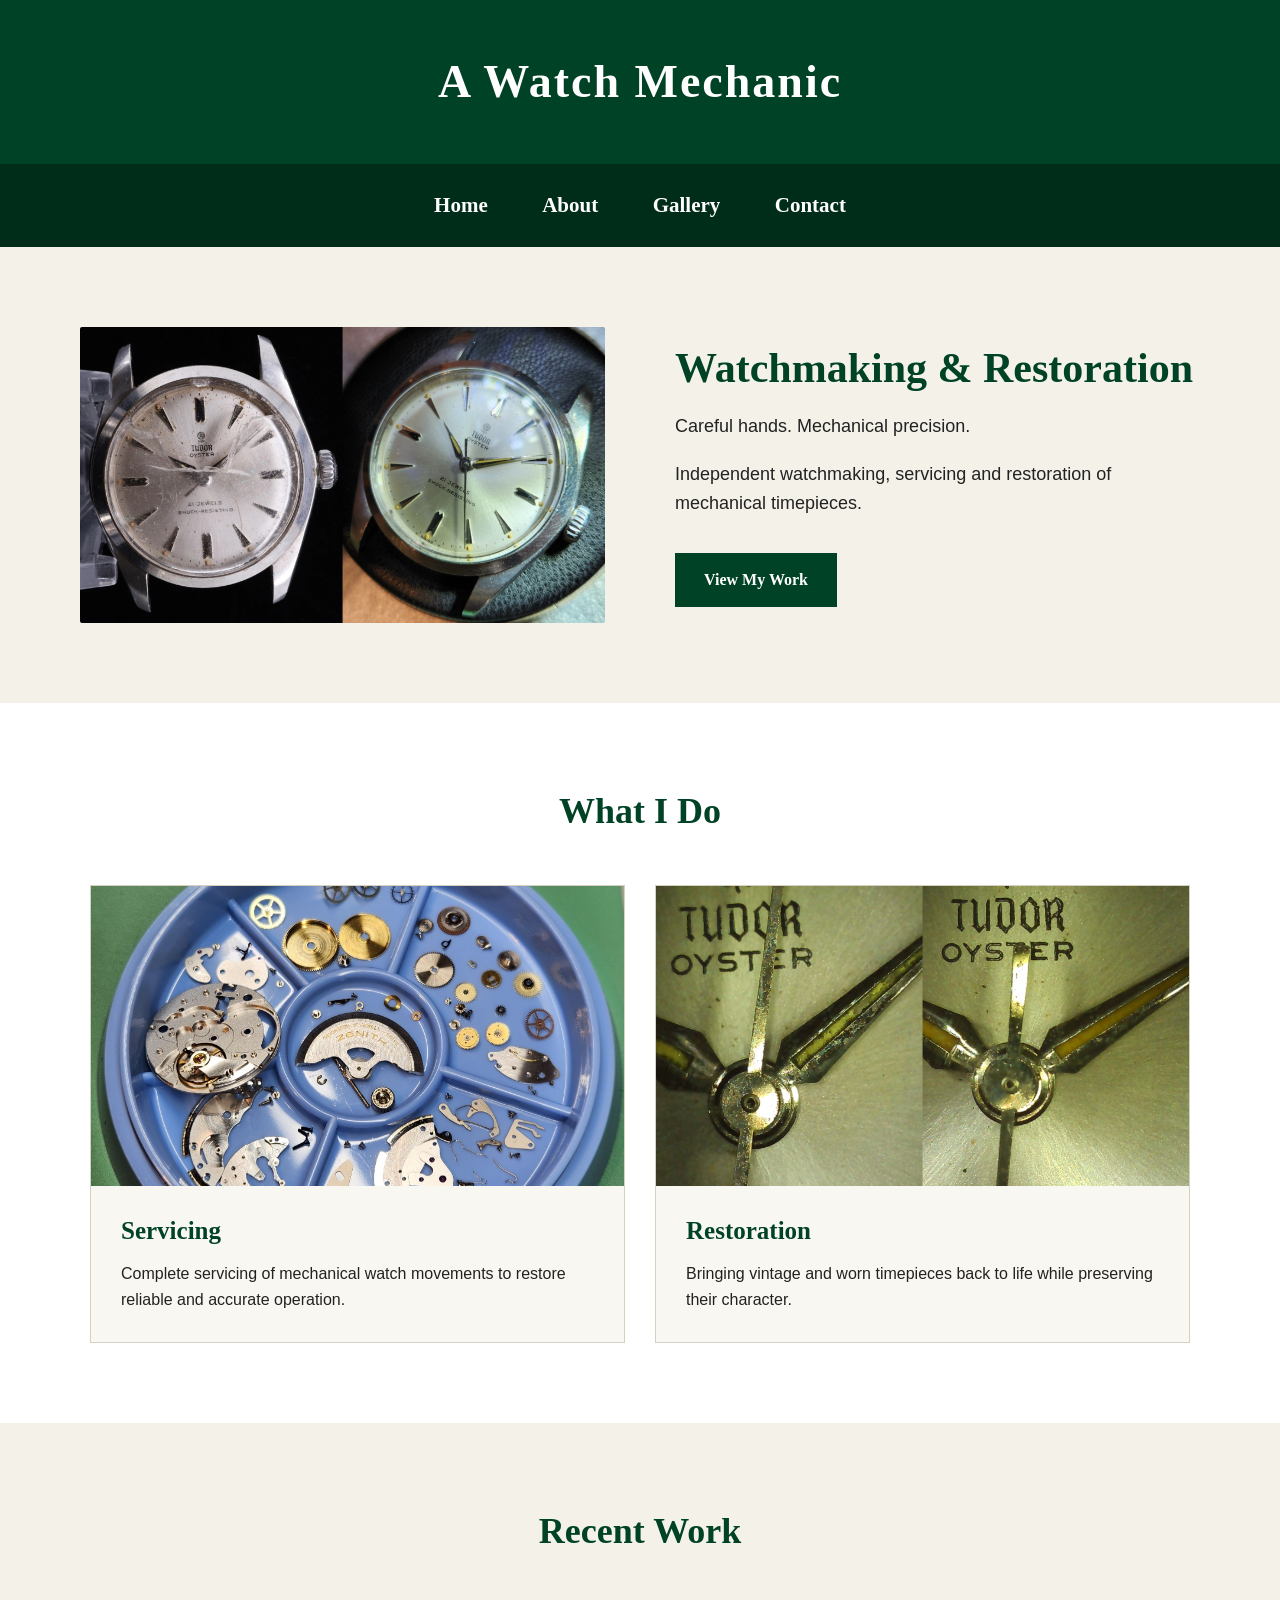
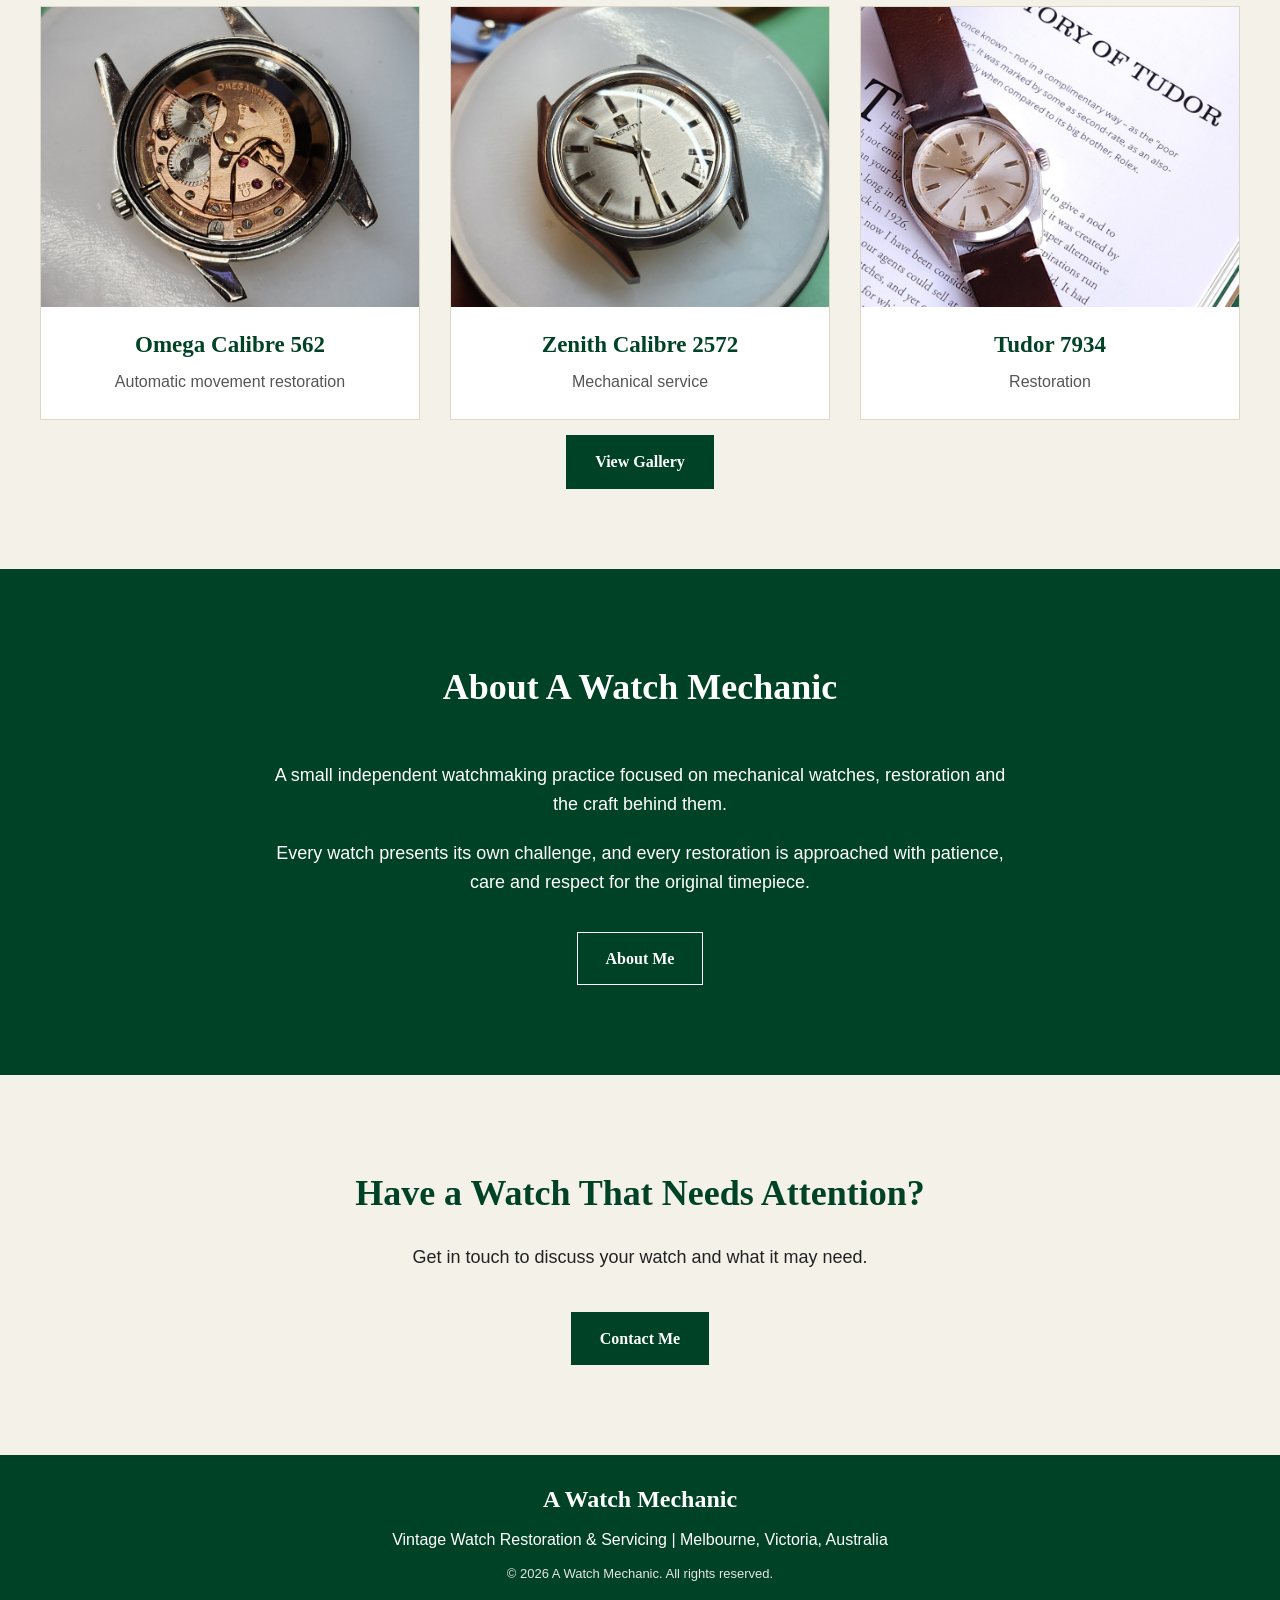
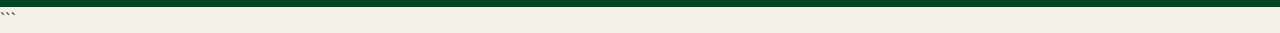
==== index.html @ c44bba1f "updates to the footer" ====
<!DOCTYPE html>
<html lang="en">

<head>
    <meta charset="UTF-8">
    <meta name="viewport" content="width=device-width, initial-scale=1.0">

    <title>A Watch Mechanic | Mechanical Watchmaking</title>

    <link rel="stylesheet" href="css/style.css">
</head>

<body>

    <!-- Header -->

    <header>
        <h1>A Watch Mechanic</h1>
    </header>


    <!-- Navigation -->

    <nav class="navbar">
        <a href="index.html">Home</a>
        <a href="about.html">About</a>
        <a href="gallery.html">Gallery</a>
        <a href="contact.html">Contact</a>
    </nav>


    <!-- Main Content -->

    <main>


        <!-- Hero Section -->

        <section class="hero">

            <div class="hero-image">
                <img src="images/frontimage.jpg" alt="front image ">
            </div>

            <div class="hero-text">

                <h2>Watchmaking &amp; Restoration</h2>

                <p>
                    Careful hands. Mechanical precision.
                </p>

                <p>
                    Independent watchmaking, servicing and
                    restoration of mechanical timepieces.
                </p>

                <a href="gallery.html" class="button">
                    View My Work
                </a>

            </div>

        </section>


        <!-- Services -->

        <section class="services">

            <h2>What I Do</h2>

            <div class="service-container">


                <!-- Servicing -->

                <div class="service">

                    <img
                        src="images/servicing.jpg"
                        alt="Mechanical watch movement being serviced"
                    >

                    <h3>Servicing</h3>

                    <p>
                        Complete servicing of mechanical
                        watch movements to restore reliable
                        and accurate operation.
                    </p>

                </div>


                <!-- Restoration -->

                <div class="service">

                    <img
                        src="images/restoration.jpg"
                        alt="Vintage watch being restored"
                    >

                    <h3>Restoration</h3>

                    <p>
                        Bringing vintage and worn timepieces
                        back to life while preserving their
                        character.
                    </p>

                </div>

            </div>

        </section>


        <!-- Recent Work -->

        <section class="recent-work">

            <h2>Recent Work</h2>

            <div class="watch-gallery">


                <!-- Omega 562 -->

                <div class="watch-item">

                    <img
                        src="images/omega562.jpg"
                        alt="Omega Calibre 562 restoration"
                    >

                    <h3>Omega Calibre 562</h3>

                    <p>
                        Automatic movement restoration
                    </p>

                </div>


                <!-- Zenith 2572 -->

                <div class="watch-item">

                    <img
                        src="images/zenith2572.jpg"
                        alt="Zenith Calibre 2572 restoration"
                    >

                    <h3>Zenith Calibre 2572</h3>

                    <p>
                        Mechanical service
                    </p>

                </div>


                <!-- Tudor 7934 -->

                <div class="watch-item">

                    <img
                        src="images/tudor.jpg"
                        alt="Tudor 7934 restoration"
                    >

                    <h3>Tudor 7934</h3>

                    <p>
                        Restoration
                    </p>

                </div>

            </div>

            <a href="gallery.html" class="button">
                View Gallery
            </a>

        </section>


        <!-- About -->

        <section class="about-preview">

            <h2>About A Watch Mechanic</h2>

            <p>
                A small independent watchmaking practice focused
                on mechanical watches, restoration and the craft
                behind them.
            </p>

            <p>
                Every watch presents its own challenge, and every
                restoration is approached with patience, care and
                respect for the original timepiece.
            </p>

            <a href="about.html" class="button">
                About Me
            </a>

        </section>


        <!-- Contact -->

        <section class="contact-preview">

            <h2>Have a Watch That Needs Attention?</h2>

            <p>
                Get in touch to discuss your watch and what it may need.
            </p>

            <a href="contact.html" class="button">
                Contact Me
            </a>

        </section>

    </main>


    <!-- Footer -->

    <div id="footer"></div>

    <script src="js/footer.js"></script> 

</body>

</html>
---- css/style.css ----
/* =========================================================
   A WATCH MECHANIC
   Main Website Stylesheet
   ========================================================= */


/* =========================================================
   GENERAL PAGE STYLING
   ========================================================= */

* {
    box-sizing: border-box;
}

html {
    scroll-behavior: smooth;
}

body {
    margin: 0;
    font-family: Arial, Helvetica, sans-serif;
    background-color: #f4f1e8;
    color: #222;
    line-height: 1.6;
}


/* =========================================================
   HEADER
   ========================================================= */

header {
    background-color: #004225;
    color: white;
    padding: 45px 20px;
    text-align: center;
}

header h1 {
    margin: 0;
    font-family: Garamond, "Times New Roman", serif;
    font-size: 46px;
    font-weight: bold;
    letter-spacing: 2px;
}


/* =========================================================
   NAVIGATION BAR
   ========================================================= */

.navbar {
    background-color: #002d1a;
    text-align: center;
    padding: 25px 20px;
}

.navbar a {
    color: white;
    text-decoration: none;
    margin: 0 25px;
    font-family: Georgia, "Times New Roman", serif;
    font-size: 21px;
    font-weight: bold;
    transition: color 0.3s ease;
}

.navbar a:hover {
    color: #c9a227;
}


/* =========================================================
   MAIN CONTENT
   ========================================================= */

main {
    width: 100%;
}


/* =========================================================
   HERO SECTION
   ========================================================= */

.hero {
    max-width: 1200px;
    margin: 0 auto;
    padding: 80px 40px;

    display: flex;
    align-items: center;
    gap: 70px;
}

.hero-image {
    flex: 1;
}

.hero-image img {
    width: 100%;
    display: block;
    border-radius: 2px;
}

.hero-text {
    flex: 1;
}

.hero-text h2 {
    margin-top: 0;
    margin-bottom: 15px;

    font-family: Georgia, "Times New Roman", serif;
    font-size: 42px;
    font-weight: bold;
    line-height: 1.2;

    color: #004225;
}

.hero-text p {
    font-size: 18px;
    max-width: 500px;
    margin-bottom: 20px;
}


/* =========================================================
   BUTTONS
   ========================================================= */

.button {
    display: inline-block;

    margin-top: 15px;
    padding: 13px 28px;

    background-color: #004225;
    color: white;

    text-decoration: none;

    font-family: Georgia, "Times New Roman", serif;
    font-size: 16px;
    font-weight: bold;

    border: 1px solid #004225;

    transition:
        background-color 0.3s ease,
        color 0.3s ease,
        border-color 0.3s ease;
}

.button:hover {
    background-color: #c9a227;
    border-color: #c9a227;
    color: #111;
}


/* =========================================================
   SERVICES SECTION
   ========================================================= */

.services {
    background-color: white;
    padding: 80px 40px;
    text-align: center;
}

.services h2,
.recent-work h2,
.about-preview h2,
.contact-preview h2 {
    margin-top: 0;
    margin-bottom: 45px;

    font-family: Georgia, "Times New Roman", serif;
    font-size: 36px;
    font-weight: bold;

    color: #004225;
}

.service-container {
    max-width: 1100px;
    margin: 0 auto;

    display: flex;
    justify-content: center;
    gap: 30px;
}

.service {
    flex: 1;

    border: 1px solid #d6d0c0;
    background-color: #f9f7f1;

    overflow: hidden;

    text-align: left;
}

.service img {
    width: 100%;
    height: 300px;

    object-fit: cover;

    display: block;
}

.service h3 {
    margin: 25px 30px 10px;

    font-family: Georgia, "Times New Roman", serif;
    font-size: 25px;

    color: #004225;
}

.service p {
    margin: 0 30px 30px;

    font-size: 16px;
}


/* =========================================================
   RECENT WORK SECTION
   ========================================================= */

.recent-work {
    padding: 80px 40px;
    text-align: center;
}

.watch-gallery {
    max-width: 1200px;
    margin: 0 auto;

    display: flex;
    gap: 30px;
}

.watch-item {
    flex: 1;
    background-color: white;

    padding-bottom: 25px;

    border: 1px solid #ddd7c8;
}

.watch-item img {
    width: 100%;
    height: 300px;

    object-fit: cover;

    display: block;
}

.watch-item h3 {
    margin: 20px 15px 5px;

    font-family: Georgia, "Times New Roman", serif;
    font-size: 23px;

    color: #004225;
}

.watch-item p {
    margin: 0 15px;
    color: #555;
}


/* =========================================================
   ABOUT PREVIEW ON HOMEPAGE
   ========================================================= */

.about-preview {
    background-color: #004225;
    color: white;

    padding: 90px 40px;

    text-align: center;
}

.about-preview h2 {
    color: white;
}

.about-preview p {
    max-width: 750px;
    margin: 0 auto 20px;

    font-size: 18px;
}

.about-preview .button {
    background-color: transparent;
    border-color: white;
}

.about-preview .button:hover {
    background-color: #c9a227;
    border-color: #c9a227;
    color: #111;
}


/* =========================================================
   ABOUT PAGE
   ========================================================= */

.about-page {
    max-width: 900px;
    margin: 0 auto;

    padding: 90px 40px;

    text-align: center;
}

.about-page h2,
.about-philosophy h2,
.about-work h2,
.about-contact h2 {
    margin-top: 0;
    margin-bottom: 30px;

    font-family: Garamond, "Times New Roman", serif;
    font-size: 38px;
    font-weight: bold;

    color: #004225;
}

.about-page p {
    max-width: 750px;
    margin: 0 auto 25px;

    font-size: 18px;
}


/* =========================================================
   ABOUT PAGE - WHAT I DO
   ========================================================= */

.about-philosophy {
    background-color: white;

    padding: 90px 40px;

    text-align: center;
}

.about-philosophy p {
    max-width: 750px;
    margin: 0 auto 25px;

    font-size: 18px;
}


/* =========================================================
   ABOUT PAGE - SHARED LIST STYLE
   ========================================================= */

.about-philosophy ul,
.about-work ul {
    width: 600px;
    max-width: 100%;

    margin: 30px auto;
    padding: 0;

    list-style: none;

    text-align: center;
}

.about-philosophy li,
.about-work li {
    padding: 15px 20px;

    border-bottom: 1px solid #d6d0c0;

    font-size: 18px;

    text-align: center;
}

.about-philosophy li:first-child,
.about-work li:first-child {
    border-top: 1px solid #d6d0c0;
}


/* =========================================================
   ABOUT PAGE - WHAT I WORK ON
   ========================================================= */

.about-work {
    max-width: 900px;
    margin: 0 auto;

    padding: 90px 40px;

    text-align: center;
}


/* =========================================================
   ABOUT PAGE - CONTACT
   ========================================================= */

.about-contact {
    background-color: #004225;

    color: white;

    padding: 90px 40px;

    text-align: center;
}

.about-contact h2 {
    color: white;
}

.about-contact p {
    max-width: 700px;

    margin: 0 auto 25px;

    font-size: 18px;
}

.about-contact .button {
    background-color: transparent;

    border-color: white;
}

.about-contact .button:hover {
    background-color: #c9a227;

    border-color: #c9a227;

    color: #111;
}


/* =========================================================
   CONTACT SECTION ON HOMEPAGE
   ========================================================= */

.contact-preview {
    padding: 90px 40px;

    text-align: center;

    background-color: #f4f1e8;
}

.contact-preview h2 {
    margin-bottom: 20px;
}

.contact-preview p {
    font-size: 18px;
    margin-bottom: 25px;
}


/* =========================================================
   FOOTER
   ========================================================= */

footer {
    background-color: #004225;
    color: white;

    padding: 25px 20px 18px;

    text-align: center;
}

footer h2 {
    margin: 0 0 8px;

    font-family: Garamond, "Times New Roman", serif;
    font-size: 24px;
}

footer h2 a {
    color: white;
    text-decoration: none;

    transition: color 0.3s ease;
}

footer h2 a:hover {
    color: #c9a227;
}

footer h3 {
    margin: 0 0 8px;

    font-family: Garamond, "Times New Roman", serif;
    font-size: 24px;
}

footer p {
    margin: 4px 0;
    color: white;
}

.footer-nav {
    margin: 12px 0;
}

.footer-nav a {
    color: white;
    text-decoration: none;

    margin: 0 10px;

    font-family: Georgia, "Times New Roman", serif;
    font-size: 16px;
}

.footer-nav a:hover {
    color: #c9a227;
}

footer .copyright {
    margin-top: 12px;

    font-size: 13px;
    color: #e5e5e5;
}


/* =========================================================
   MOBILE / RESPONSIVE DESIGN
   ========================================================= */

@media (max-width: 800px) {

    header {
        padding: 35px 20px;
    }

    header h1 {
        font-size: 36px;
    }


    /* Navigation */

    .navbar {
        padding: 20px 10px;
    }

    .navbar a {
        margin: 0 8px;
        font-size: 17px;
    }


    /* Homepage Hero */

    .hero {
        flex-direction: column;

        padding: 60px 25px;

        gap: 40px;
    }

    .hero-text h2 {
        font-size: 34px;
    }


    /* Services */

    .service-container {
        flex-direction: column;
    }

    .service img {
        height: 300px;
    }


    /* Recent Work */

    .watch-gallery {
        flex-direction: column;
    }

    .watch-item img {
        height: auto;
    }


    /* About Page */

    .about-page,
    .about-work {
        padding: 60px 25px;
    }

    .about-philosophy,
    .about-contact {
        padding: 70px 25px;
    }

    .about-page h2,
    .about-philosophy h2,
    .about-work h2,
    .about-contact h2 {
        font-size: 32px;
    }


    /* About Lists */

    .about-philosophy ul,
    .about-work ul {
        width: 100%;
        max-width: 600px;
    }


    /* Other Sections */

    .services,
    .recent-work,
    .contact-preview {
        padding: 60px 25px;
    }

    .about-preview {
        padding: 70px 25px;
    }
}
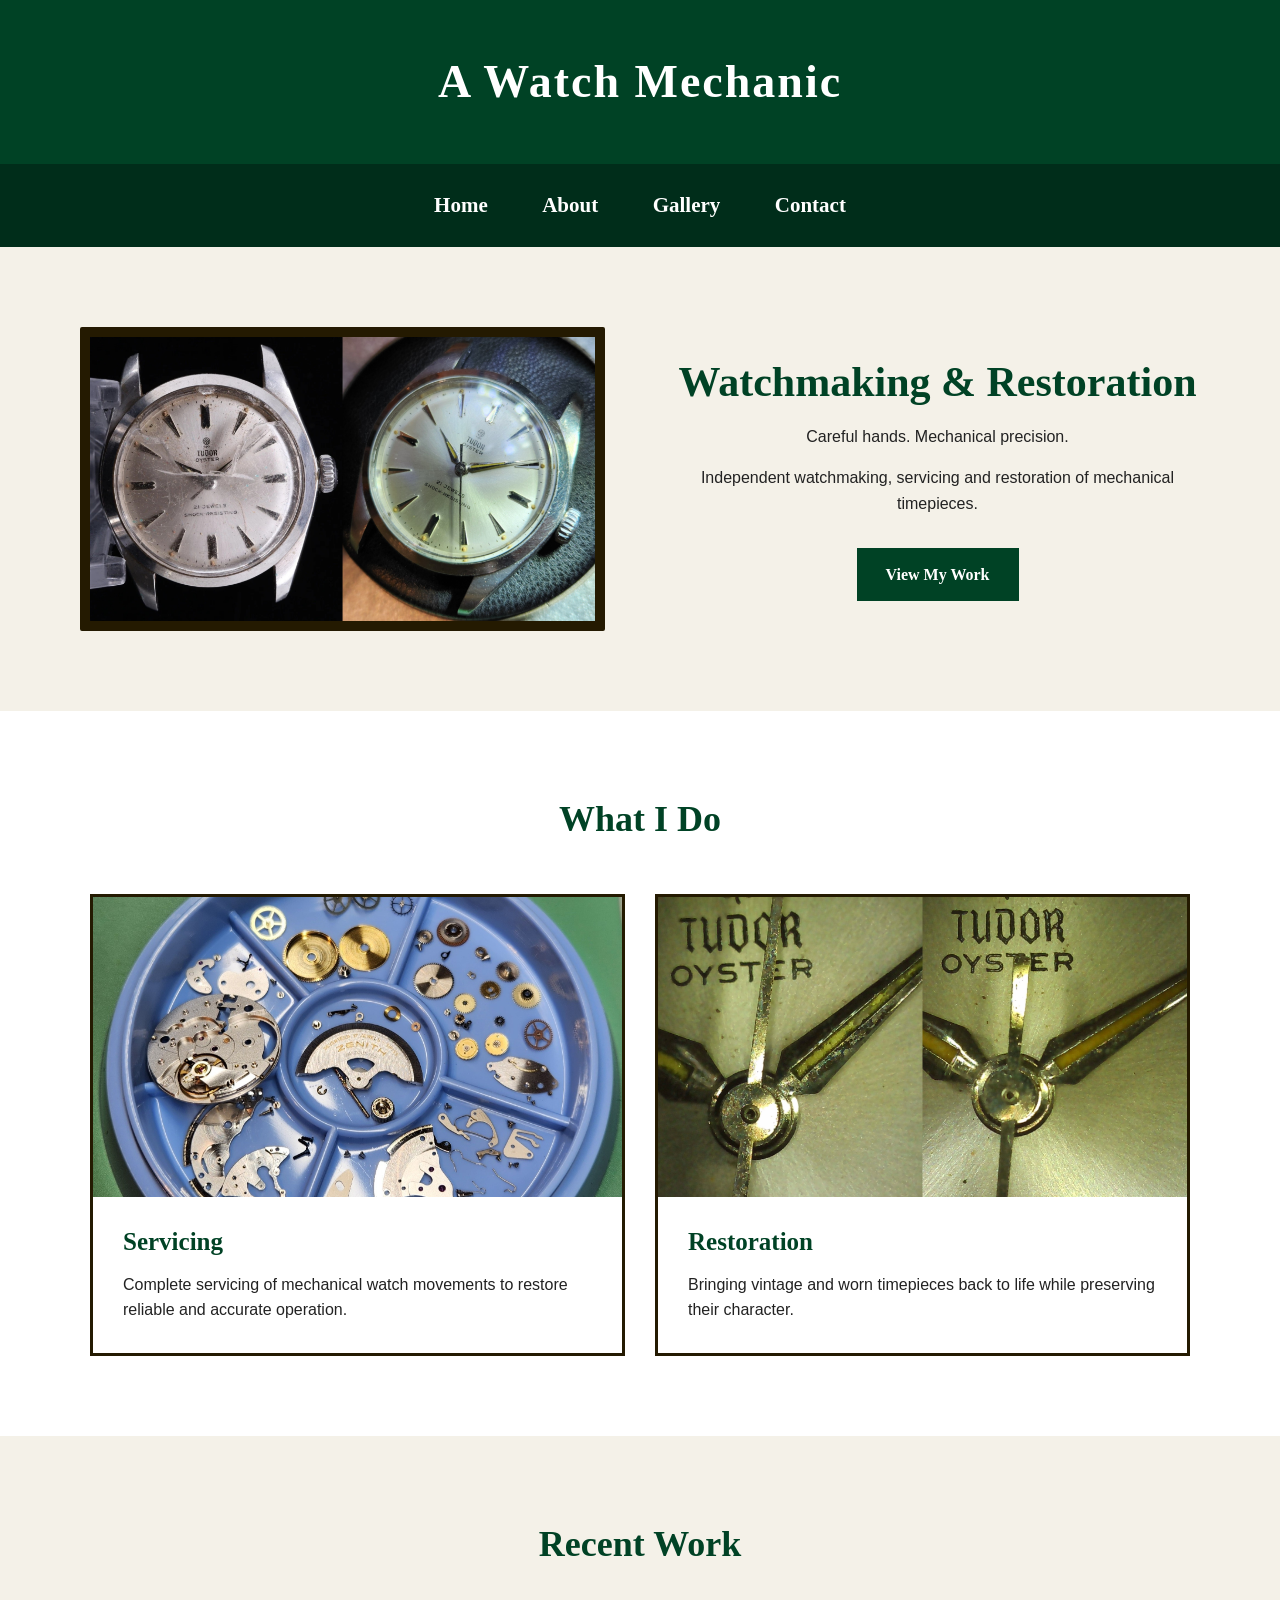
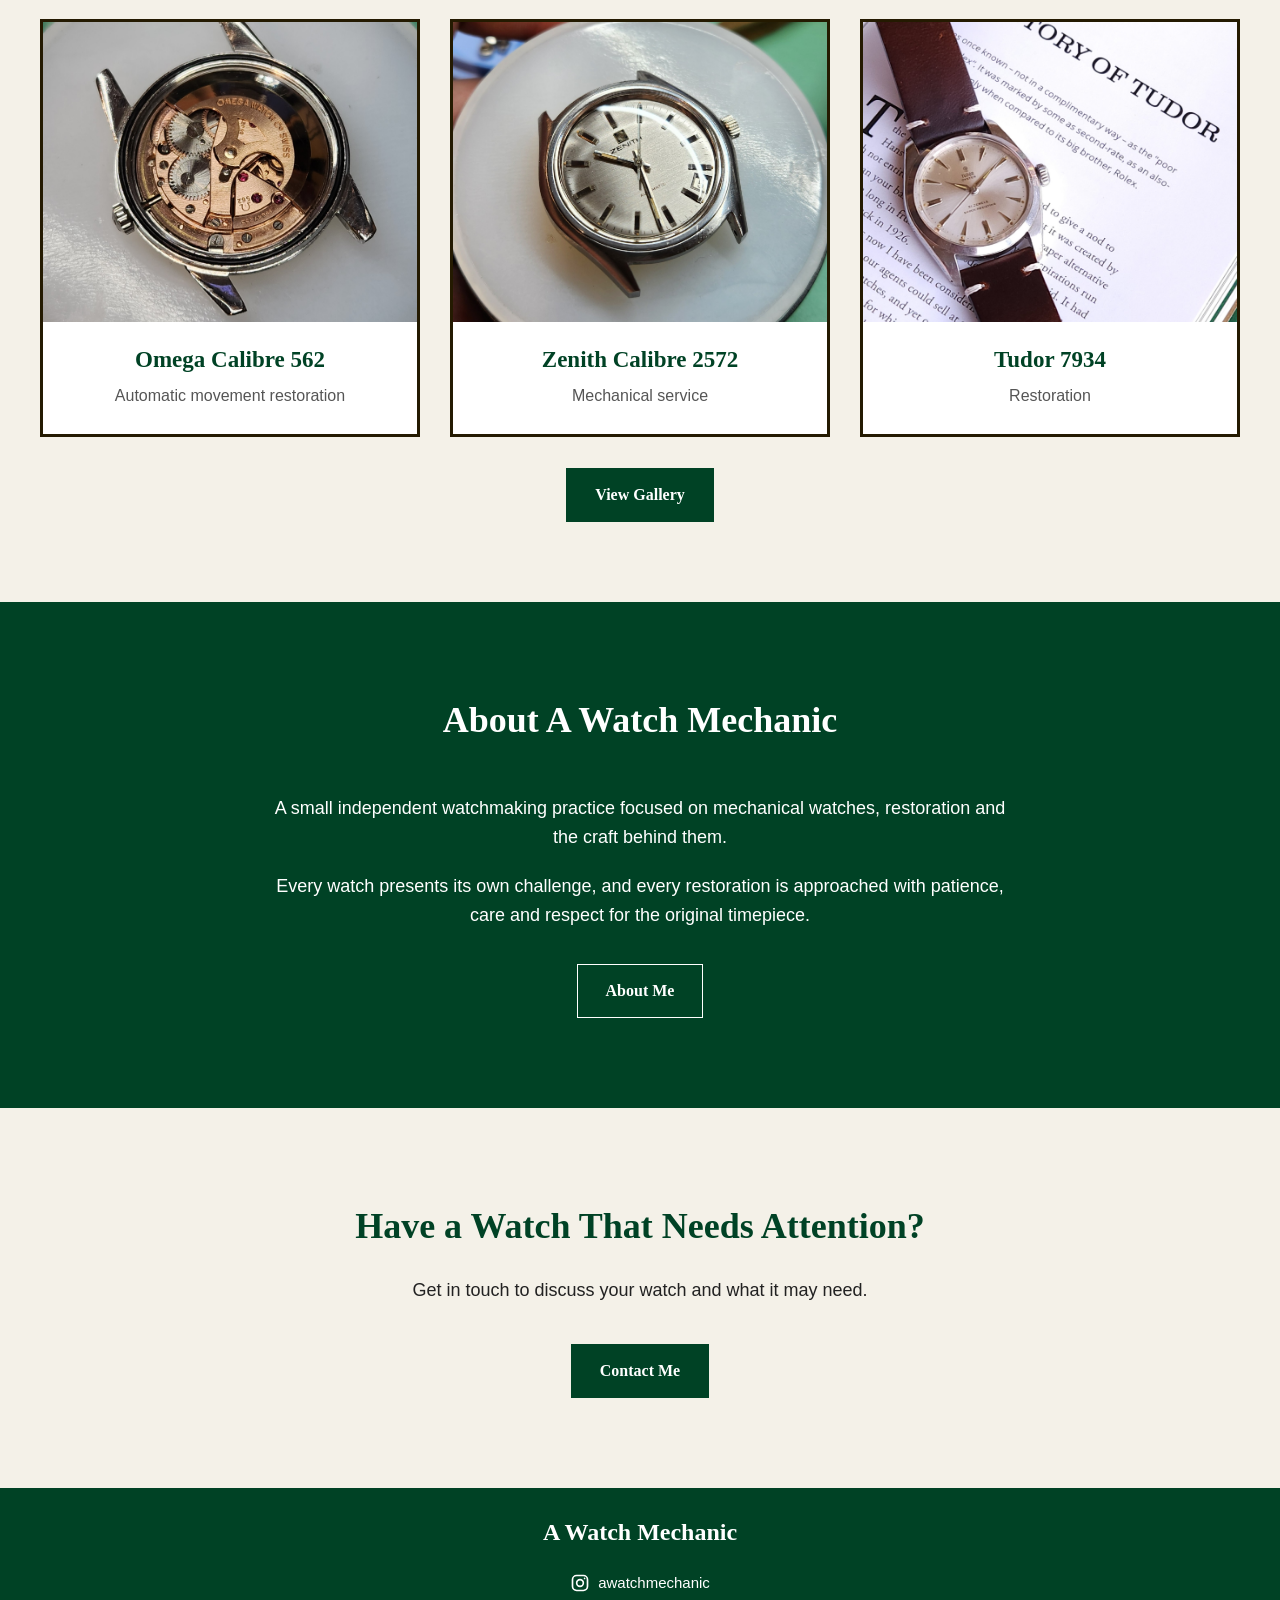
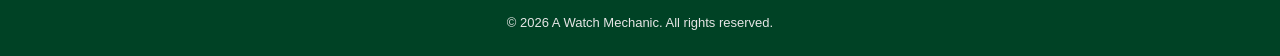
==== commit fccff7e7: "updated margining to buttons for mobile" ====
--- a/index.html
+++ b/index.html
@@ -181,6 +181,8 @@
 
             </div>
 
+            <p></p>
+
             <a href="gallery.html" class="button">
                 View Gallery
             </a>
--- a/css/style.css
+++ b/css/style.css
@@ -100,11 +100,13 @@
 .hero-image img {
     width: 100%;
     display: block;
+    border: 10px solid #241a01;
     border-radius: 2px;
 }
 
 .hero-text {
     flex: 1;
+    text-align: center;
 }
 
 .hero-text h2 {
@@ -117,12 +119,6 @@
     line-height: 1.2;
 
     color: #004225;
-}
-
-.hero-text p {
-    font-size: 18px;
-    max-width: 500px;
-    margin-bottom: 20px;
 }
 
 
@@ -196,12 +192,15 @@
 .service {
     flex: 1;
 
-    border: 1px solid #d6d0c0;
-    background-color: #f9f7f1;
+    background-color: white;
+
+    border: 3px solid #241a01;
 
     overflow: hidden;
 
     text-align: left;
+
+    transition: border-color 0.3s ease, box-shadow 0.3s ease;
 }
 
 .service img {
@@ -250,9 +249,11 @@
     flex: 1;
     background-color: white;
 
+    border: 3px solid #241a01;
+
     padding-bottom: 25px;
 
-    border: 1px solid #ddd7c8;
+    text-align: center;
 }
 
 .watch-item img {
@@ -423,9 +424,9 @@
    ========================================================= */
 
 .about-contact {
-    background-color: #004225;
-
-    color: white;
+    background-color: white;
+
+    color: #222;
 
     padding: 90px 40px;
 
@@ -433,7 +434,7 @@
 }
 
 .about-contact h2 {
-    color: white;
+    color: #004225;
 }
 
 .about-contact p {
@@ -445,9 +446,9 @@
 }
 
 .about-contact .button {
-    background-color: transparent;
-
-    border-color: white;
+    background-color: #004225;
+    border-color: #004225;
+    color: white;
 }
 
 .about-contact .button:hover {
@@ -480,6 +481,38 @@
     margin-bottom: 25px;
 }
 
+/* =========================================================
+   CONTACT PAGE - INSTAGRAM
+   ========================================================= */
+
+.instagram-contact {
+    display: inline-flex;
+    align-items: center;
+    gap: 10px;
+
+    color: #004225;
+    text-decoration: none;
+
+    font-size: 20px;
+
+    transition: color 0.3s ease;
+}
+
+.instagram-contact:hover {
+    color: #c9a227;
+}
+
+.instagram-contact-icon {
+    width: 24px;
+    height: 24px;
+}
+
+
+/* Space between Instagram handle and button */
+
+.instagram-button {
+    margin-bottom: 0px;
+}
 
 /* =========================================================
    FOOTER
@@ -512,33 +545,35 @@
     color: #c9a227;
 }
 
-footer h3 {
-    margin: 0 0 8px;
-
-    font-family: Garamond, "Times New Roman", serif;
-    font-size: 24px;
-}
-
 footer p {
     margin: 4px 0;
     color: white;
 }
 
-.footer-nav {
-    margin: 12px 0;
-}
-
-.footer-nav a {
+
+/* Instagram */
+
+.instagram-link {
+    display: inline-flex;
+    align-items: center;
+    gap: 8px;
+
+    margin-top: 12px;
+
     color: white;
     text-decoration: none;
 
-    margin: 0 10px;
-
-    font-family: Georgia, "Times New Roman", serif;
-    font-size: 16px;
-}
-
-.footer-nav a:hover {
+    font-size: 15px;
+
+    transition: color 0.3s ease;
+}
+
+.instagram-icon {
+    width: 20px;
+    height: 20px;
+}
+
+.instagram-link:hover {
     color: #c9a227;
 }
 
@@ -619,6 +654,7 @@
     .about-page,
     .about-work {
         padding: 60px 25px;
+        padding-bottom: 5px;
     }
 
     .about-philosophy,
@@ -654,4 +690,6 @@
     .about-preview {
         padding: 70px 25px;
     }
+    
+    
 }
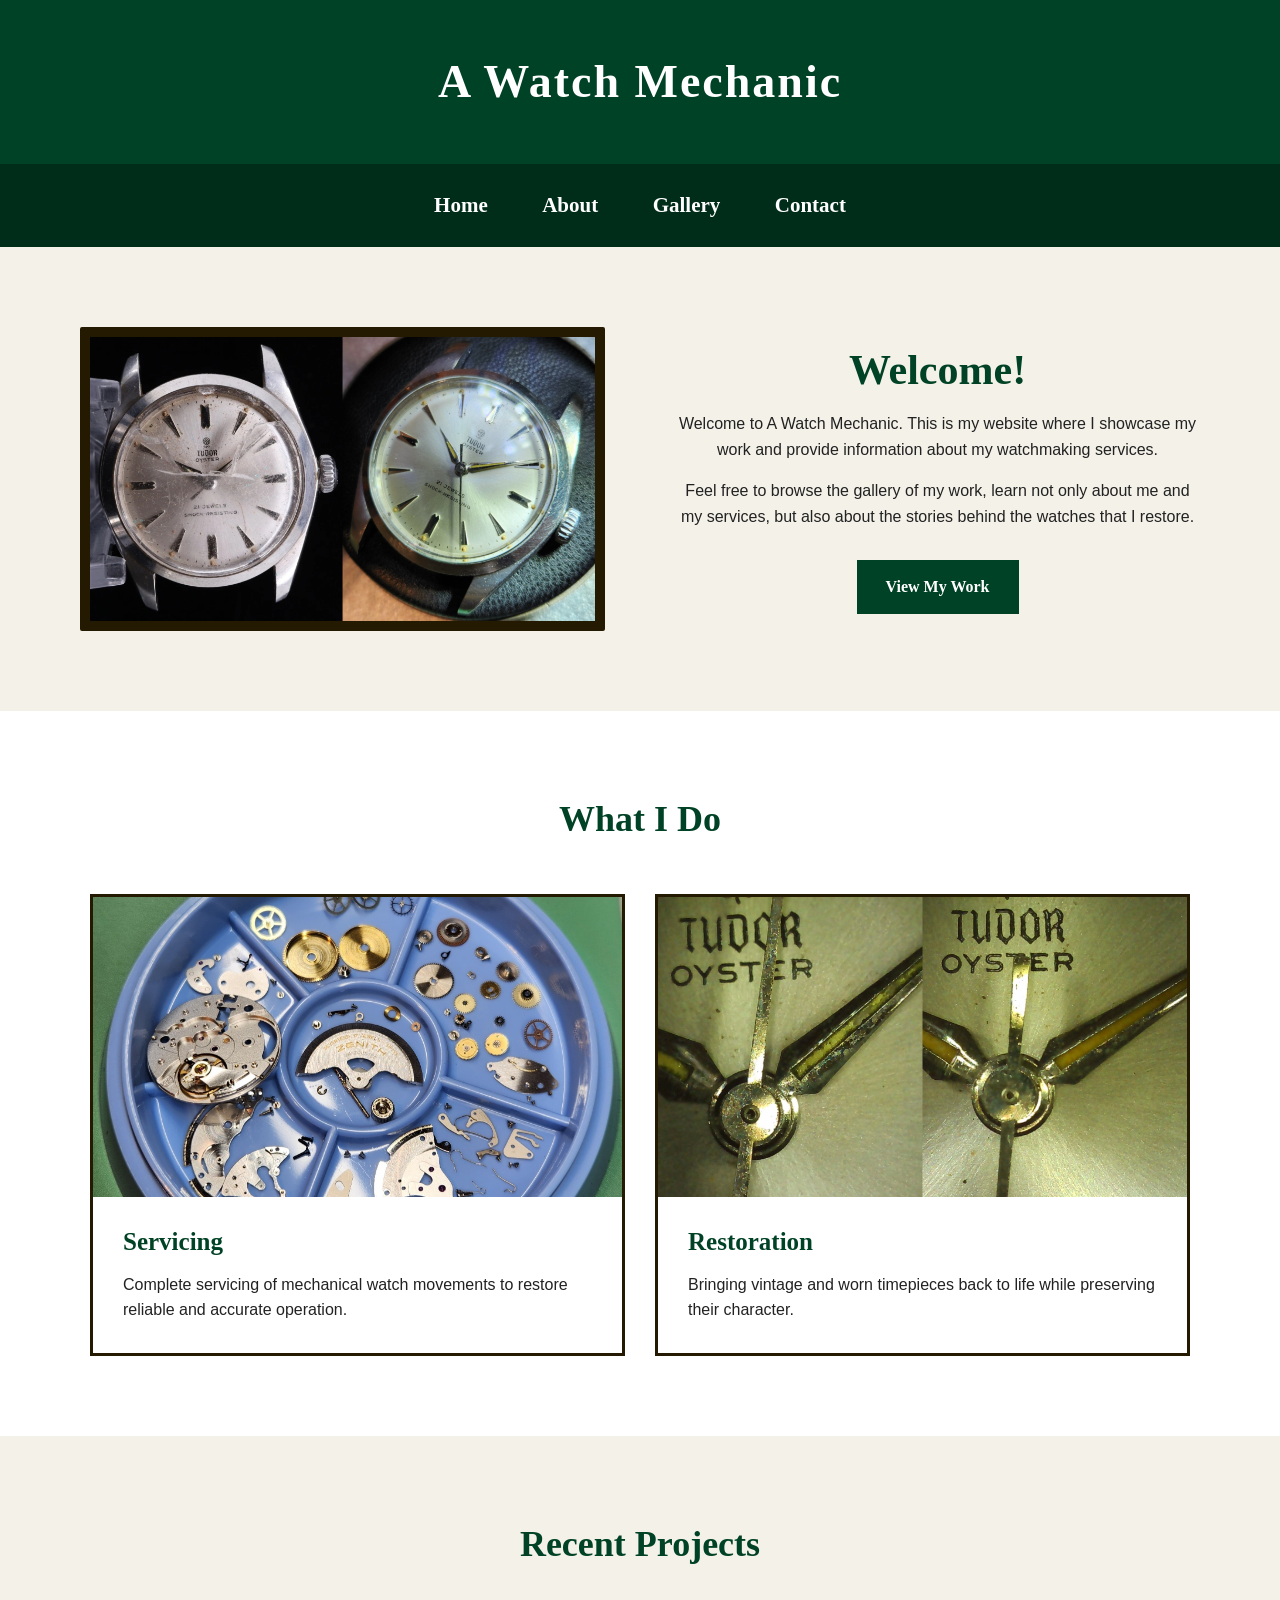
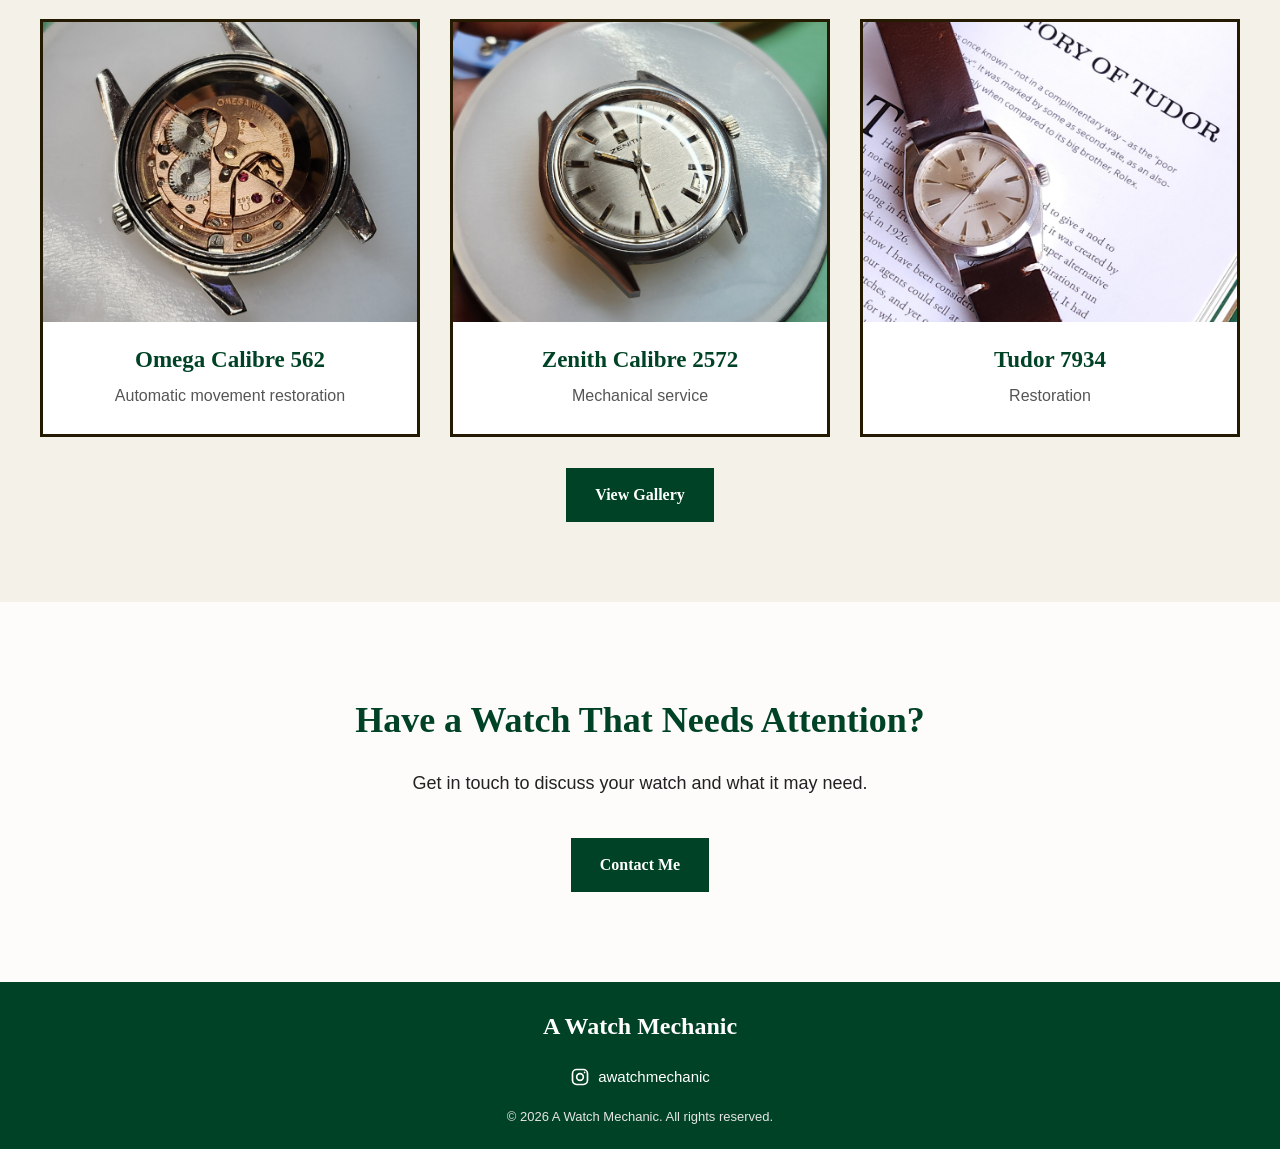
==== commit 1b27cac8: "updates to the text" ====
--- a/index.html
+++ b/index.html
@@ -44,15 +44,16 @@
 
             <div class="hero-text">
 
-                <h2>Watchmaking &amp; Restoration</h2>
+                <h2>Welcome!</h2>
 
                 <p>
-                    Careful hands. Mechanical precision.
+                    Welcome to A Watch Mechanic. This is my website where I showcase my work 
+                    and provide information about my watchmaking services.
                 </p>
 
                 <p>
-                    Independent watchmaking, servicing and
-                    restoration of mechanical timepieces.
+                    Feel free to browse the gallery of my work, learn not only about me 
+                    and my services, but also about the stories behind the watches that I restore.
                 </p>
 
                 <a href="gallery.html" class="button">
@@ -121,7 +122,7 @@
 
         <section class="recent-work">
 
-            <h2>Recent Work</h2>
+            <h2>Recent Projects</h2>
 
             <div class="watch-gallery">
 
@@ -189,32 +190,6 @@
 
         </section>
 
-
-        <!-- About -->
-
-        <section class="about-preview">
-
-            <h2>About A Watch Mechanic</h2>
-
-            <p>
-                A small independent watchmaking practice focused
-                on mechanical watches, restoration and the craft
-                behind them.
-            </p>
-
-            <p>
-                Every watch presents its own challenge, and every
-                restoration is approached with patience, care and
-                respect for the original timepiece.
-            </p>
-
-            <a href="about.html" class="button">
-                About Me
-            </a>
-
-        </section>
-
-
         <!-- Contact -->
 
         <section class="contact-preview">
--- a/css/style.css
+++ b/css/style.css
@@ -466,10 +466,8 @@
 
 .contact-preview {
     padding: 90px 40px;
-
-    text-align: center;
-
-    background-color: #f4f1e8;
+    text-align: center;
+    background-color: rgb(253, 252, 251)
 }
 
 .contact-preview h2 {
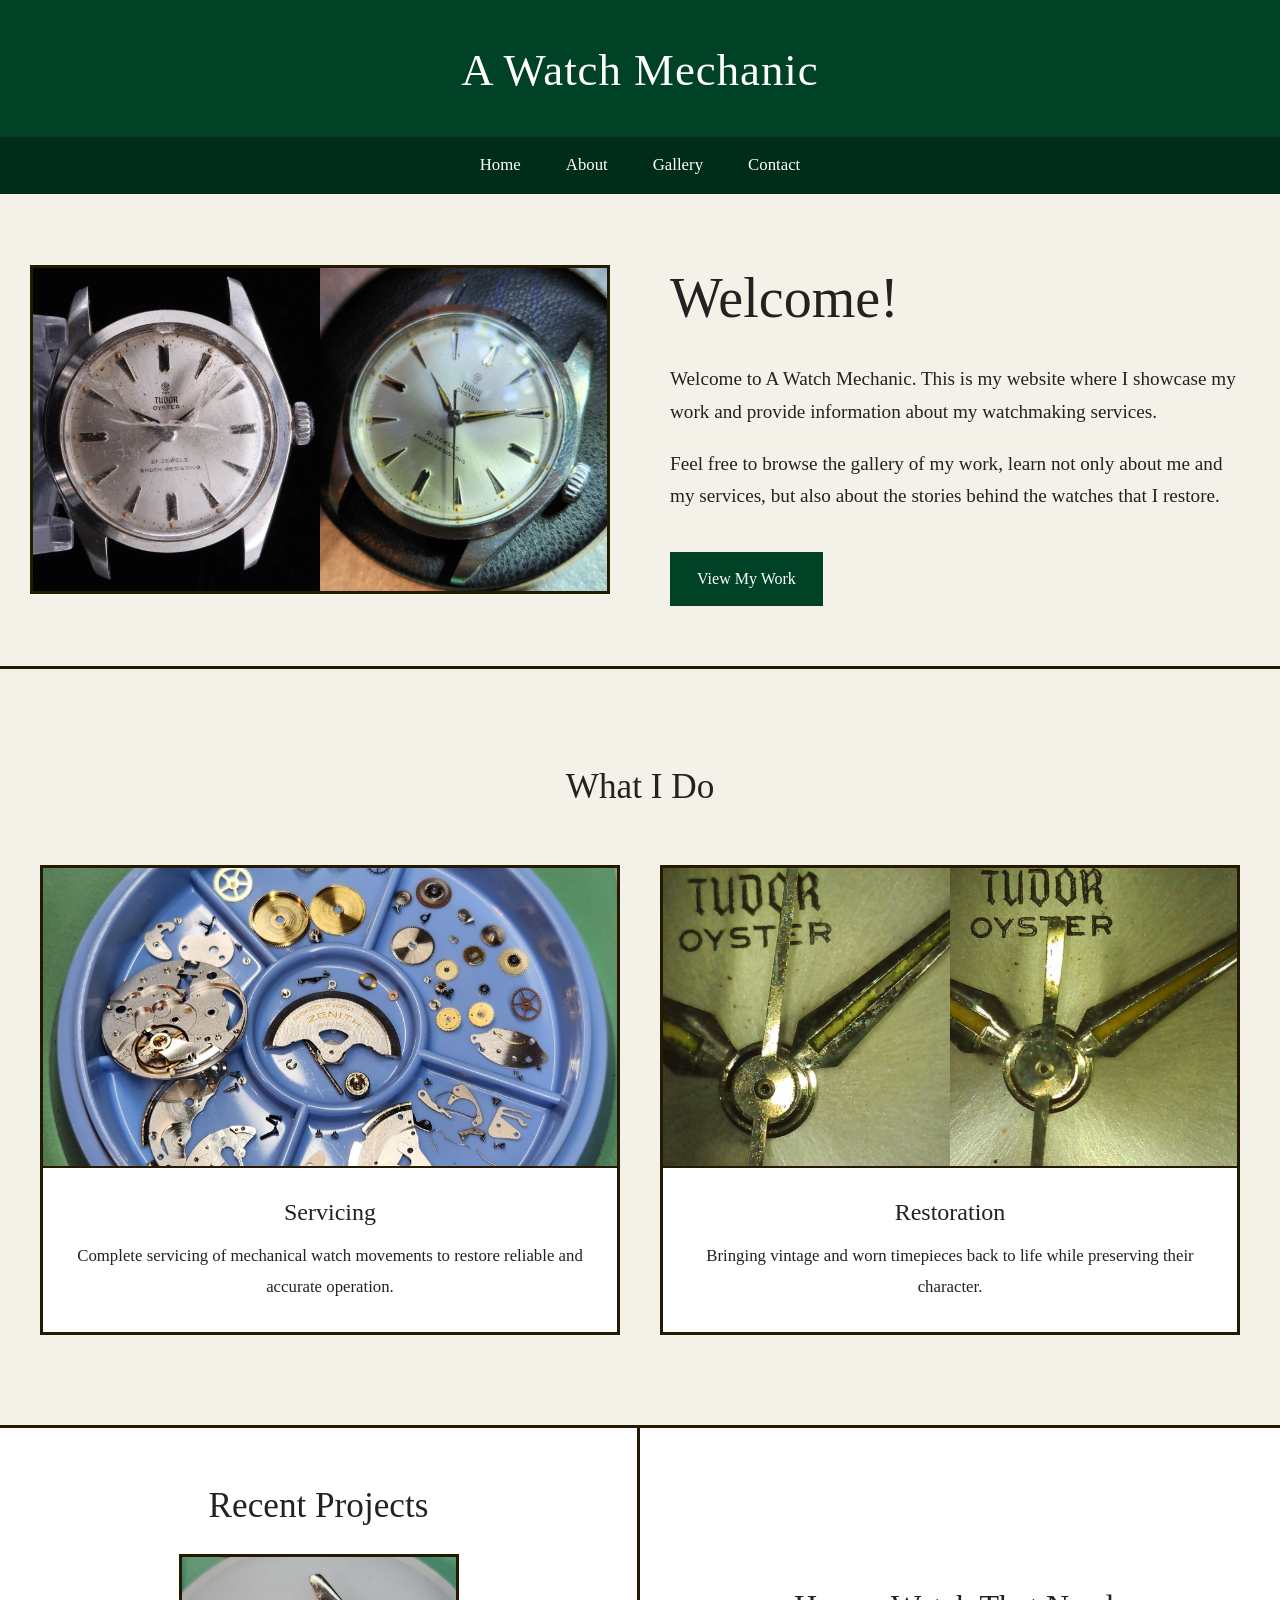
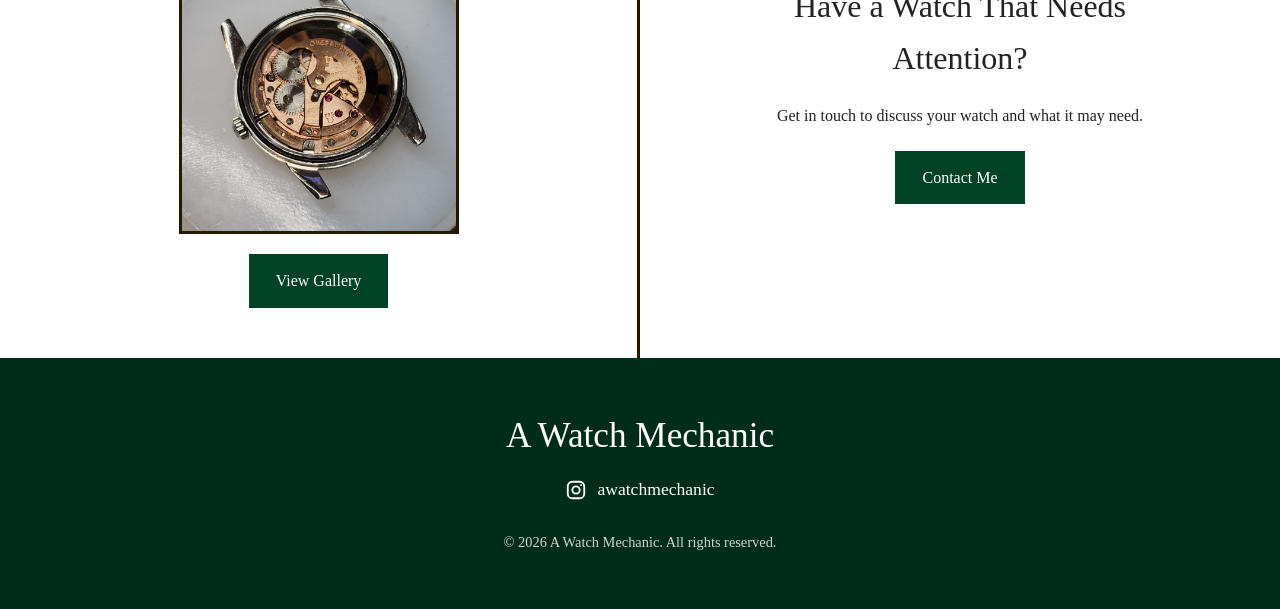
==== commit 09e8bfbc: "updated the gallery and other parts" ====
--- a/index.html
+++ b/index.html
@@ -12,48 +12,74 @@
 
 <body>
 
-    <!-- Header -->
+
+    <!-- =====================================================
+         HEADER
+         ===================================================== -->
 
     <header>
+
         <h1>A Watch Mechanic</h1>
+
     </header>
 
 
-    <!-- Navigation -->
+    <!-- =====================================================
+         NAVIGATION
+         ===================================================== -->
 
     <nav class="navbar">
+
         <a href="index.html">Home</a>
+
         <a href="about.html">About</a>
+
         <a href="gallery.html">Gallery</a>
+
         <a href="contact.html">Contact</a>
+
     </nav>
 
 
-    <!-- Main Content -->
+    <!-- =====================================================
+         MAIN CONTENT
+         ===================================================== -->
 
     <main>
 
 
-        <!-- Hero Section -->
+        <!-- =================================================
+             HERO SECTION
+             ================================================= -->
 
         <section class="hero">
 
+
             <div class="hero-image">
-                <img src="images/frontimage.jpg" alt="front image ">
-            </div>
+
+                <img
+                    src="images/frontimage.jpg"
+                    alt="A mechanical watch"
+                >
+
+            </div>
+
 
             <div class="hero-text">
 
                 <h2>Welcome!</h2>
 
                 <p>
-                    Welcome to A Watch Mechanic. This is my website where I showcase my work 
-                    and provide information about my watchmaking services.
+                    Welcome to A Watch Mechanic. This is my website
+                    where I showcase my work and provide information
+                    about my watchmaking services.
                 </p>
 
                 <p>
-                    Feel free to browse the gallery of my work, learn not only about me 
-                    and my services, but also about the stories behind the watches that I restore.
+                    Feel free to browse the gallery of my work,
+                    learn not only about me and my services, but
+                    also about the stories behind the watches that
+                    I restore.
                 </p>
 
                 <a href="gallery.html" class="button">
@@ -62,14 +88,18 @@
 
             </div>
 
+
         </section>
 
 
-        <!-- Services -->
+        <!-- =================================================
+             SERVICES
+             ================================================= -->
 
         <section class="services">
 
             <h2>What I Do</h2>
+
 
             <div class="service-container">
 
@@ -99,7 +129,7 @@
                 <div class="service">
 
                     <img
-                        src="images/restoration.jpg"
+                        src="images/tudor7934/restoration.jpg"
                         alt="Vintage watch being restored"
                     >
 
@@ -113,107 +143,131 @@
 
                 </div>
 
+
             </div>
 
         </section>
 
 
-        <!-- Recent Work -->
-
-        <section class="recent-work">
-
-            <h2>Recent Projects</h2>
-
-            <div class="watch-gallery">
-
-
-                <!-- Omega 562 -->
-
-                <div class="watch-item">
-
-                    <img
-                        src="images/omega562.jpg"
-                        alt="Omega Calibre 562 restoration"
-                    >
-
-                    <h3>Omega Calibre 562</h3>
-
-                    <p>
-                        Automatic movement restoration
-                    </p>
+        <!-- =================================================
+             RECENT PROJECTS + CONTACT
+             ================================================= -->
+
+        <section class="projects-contact">
+
+
+            <!-- =================================================
+                 RECENT PROJECTS
+                 ================================================= -->
+
+            <div class="recent-work">
+
+                <h2>Recent Projects</h2>
+
+
+                <div class="project-carousel">
+
+
+                    <!-- =================================================
+                         CAROUSEL SLIDES
+                         ================================================= -->
+
+                    <div class="carousel-track">
+
+
+                        <!-- Omega 562 -->
+
+                        <div class="carousel-slide active">
+
+                            <img
+                                src="images/omega562.jpg"
+                                alt="Omega Calibre 562 restoration"
+                            >
+
+                        </div>
+
+
+                        <!-- Zenith 2572 -->
+
+                        <div class="carousel-slide">
+
+                            <img
+                                src="images/zenith2572.jpg"
+                                alt="Zenith Calibre 2572 restoration"
+                            >
+
+                        </div>
+
+
+                        <!-- Tudor 7934 -->
+
+                        <div class="carousel-slide">
+
+                            <img
+                                src="images/tudor.jpg"
+                                alt="Tudor 7934 restoration"
+                            >
+
+                        </div>
+
+
+                    </div>
+
 
                 </div>
 
 
-                <!-- Zenith 2572 -->
-
-                <div class="watch-item">
-
-                    <img
-                        src="images/zenith2572.jpg"
-                        alt="Zenith Calibre 2572 restoration"
-                    >
-
-                    <h3>Zenith Calibre 2572</h3>
-
-                    <p>
-                        Mechanical service
-                    </p>
-
-                </div>
-
-
-                <!-- Tudor 7934 -->
-
-                <div class="watch-item">
-
-                    <img
-                        src="images/tudor.jpg"
-                        alt="Tudor 7934 restoration"
-                    >
-
-                    <h3>Tudor 7934</h3>
-
-                    <p>
-                        Restoration
-                    </p>
-
-                </div>
-
-            </div>
-
-            <p></p>
-
-            <a href="gallery.html" class="button">
-                View Gallery
-            </a>
+                <!-- Gallery Button -->
+
+                <a href="gallery.html" class="button">
+                    View Gallery
+                </a>
+
+
+            </div>
+
+
+            <!-- =================================================
+                 CONTACT PREVIEW
+                 ================================================= -->
+
+            <div class="contact-preview">
+
+                <h2>
+                    Have a Watch That Needs Attention?
+                </h2>
+
+                <p>
+                    Get in touch to discuss your watch and what
+                    it may need.
+                </p>
+
+                <a href="contact.html" class="button">
+                    Contact Me
+                </a>
+
+            </div>
+
 
         </section>
 
-        <!-- Contact -->
-
-        <section class="contact-preview">
-
-            <h2>Have a Watch That Needs Attention?</h2>
-
-            <p>
-                Get in touch to discuss your watch and what it may need.
-            </p>
-
-            <a href="contact.html" class="button">
-                Contact Me
-            </a>
-
-        </section>
 
     </main>
 
 
-    <!-- Footer -->
+    <!-- =====================================================
+         FOOTER
+         ===================================================== -->
 
     <div id="footer"></div>
 
-    <script src="js/footer.js"></script> 
+
+    <!-- =====================================================
+         JAVASCRIPT
+         ===================================================== -->
+
+    <script src="js/footer.js"></script>
+
 
 </body>
 
--- a/css/style.css
+++ b/css/style.css
@@ -1,11 +1,29 @@
-/* =========================================================
+ /* =========================================================
    A WATCH MECHANIC
    Main Website Stylesheet
    ========================================================= */
 
 
 /* =========================================================
-   GENERAL PAGE STYLING
+   COLOUR PALETTE
+   ========================================================= */
+
+:root {
+
+    --green: #004225;
+    --dark-green: #002d1a;
+    --gold: #c9a227;
+
+    --cream: #f4f1e8;
+
+    --text: #222;
+    --border: #241a01;
+
+}
+
+
+/* =========================================================
+   GLOBAL RESET
    ========================================================= */
 
 * {
@@ -17,11 +35,90 @@
 }
 
 body {
+
     margin: 0;
-    font-family: Arial, Helvetica, sans-serif;
-    background-color: #f4f1e8;
-    color: #222;
+    padding: 0;
+
+    background-color: var(--cream);
+
+    color: var(--text);
+
+    font-family:
+        Garamond,
+        Georgia,
+        "Times New Roman",
+        serif;
+
     line-height: 1.6;
+
+}
+
+body.lightbox-open {
+    overflow: hidden;
+}
+
+
+/* =========================================================
+   HEADINGS
+   ========================================================= */
+
+h1,
+h2,
+h3 {
+
+    margin-top: 0;
+
+    font-family:
+        Garamond,
+        Georgia,
+        "Times New Roman",
+        serif;
+
+    font-weight: normal;
+
+}
+
+h1 {
+    letter-spacing: 1px;
+}
+
+h2 {
+    font-size: 2.2rem;
+}
+
+h3 {
+    font-size: 1.5rem;
+}
+
+
+/* =========================================================
+   PARAGRAPHS
+   ========================================================= */
+
+p {
+
+    font-family:
+        "Times New Roman",
+        Times,
+        serif;
+
+    font-size: 1.05rem;
+
+    line-height: 1.8;
+
+}
+
+
+/* =========================================================
+   LINKS
+   ========================================================= */
+
+a {
+
+    color: inherit;
+
+    text-decoration: none;
+
 }
 
 
@@ -30,43 +127,63 @@
    ========================================================= */
 
 header {
-    background-color: #004225;
+
+    background-color: var(--green);
+
     color: white;
-    padding: 45px 20px;
+
     text-align: center;
+
+    padding:
+        35px 20px 30px;
+
 }
 
 header h1 {
+
     margin: 0;
-    font-family: Garamond, "Times New Roman", serif;
-    font-size: 46px;
-    font-weight: bold;
-    letter-spacing: 2px;
-}
-
-
-/* =========================================================
-   NAVIGATION BAR
+
+    font-size: 2.8rem;
+
+}
+
+
+/* =========================================================
+   NAVIGATION
    ========================================================= */
 
 .navbar {
-    background-color: #002d1a;
-    text-align: center;
-    padding: 25px 20px;
+
+    display: flex;
+
+    justify-content: center;
+
+    align-items: center;
+
+    gap: 45px;
+
+    background-color: var(--dark-green);
+
+    padding:
+        15px 20px;
+
 }
 
 .navbar a {
+
     color: white;
-    text-decoration: none;
-    margin: 0 25px;
-    font-family: Georgia, "Times New Roman", serif;
-    font-size: 21px;
-    font-weight: bold;
-    transition: color 0.3s ease;
+
+    font-size: 1.05rem;
+
+    transition:
+        color 0.3s ease;
+
 }
 
 .navbar a:hover {
-    color: #c9a227;
+
+    color: var(--gold);
+
 }
 
 
@@ -75,50 +192,84 @@
    ========================================================= */
 
 main {
-    width: 100%;
-}
-
-
-/* =========================================================
-   HERO SECTION
+
+    width: 100%;
+
+    margin: 0 auto;
+
+}
+
+
+/* =========================================================
+   HERO / WELCOME
    ========================================================= */
 
 .hero {
-    max-width: 1200px;
+
+    width: 100%;
+
+    max-width: 1500px;
+
     margin: 0 auto;
-    padding: 80px 40px;
-
-    display: flex;
+
+    padding:
+        60px 30px;
+
+    display: grid;
+
+    grid-template-columns:
+        1fr 1fr;
+
+    gap: 60px;
+
     align-items: center;
-    gap: 70px;
+
+    border-bottom:
+        3px solid var(--border);
+
 }
 
 .hero-image {
-    flex: 1;
+
+    width: 100%;
+
 }
 
 .hero-image img {
-    width: 100%;
+
     display: block;
-    border: 10px solid #241a01;
-    border-radius: 2px;
+
+    width: 100%;
+
+    height: auto;
+
+    object-fit: cover;
+
+    border:
+        3px solid var(--border);
+
 }
 
 .hero-text {
-    flex: 1;
-    text-align: center;
+
+    max-width: 600px;
+
 }
 
 .hero-text h2 {
-    margin-top: 0;
-    margin-bottom: 15px;
-
-    font-family: Georgia, "Times New Roman", serif;
-    font-size: 42px;
-    font-weight: bold;
-    line-height: 1.2;
-
-    color: #004225;
+
+    font-size: 3.5rem;
+
+    margin-bottom: 20px;
+
+}
+
+.hero-text p {
+
+    font-size: 1.2rem;
+
+    line-height: 1.7;
+
 }
 
 
@@ -127,567 +278,2283 @@
    ========================================================= */
 
 .button {
+
     display: inline-block;
 
-    margin-top: 15px;
-    padding: 13px 28px;
-
-    background-color: #004225;
+    margin-top: 20px;
+
+    padding:
+        12px 25px;
+
+    background-color: var(--green);
+
     color: white;
 
-    text-decoration: none;
-
-    font-family: Georgia, "Times New Roman", serif;
-    font-size: 16px;
-    font-weight: bold;
-
-    border: 1px solid #004225;
+    border:
+        2px solid var(--green);
+
+    font-family:
+        Garamond,
+        Georgia,
+        serif;
+
+    font-size: 1rem;
 
     transition:
         background-color 0.3s ease,
         color 0.3s ease,
         border-color 0.3s ease;
+
 }
 
 .button:hover {
-    background-color: #c9a227;
-    border-color: #c9a227;
-    color: #111;
-}
-
-
-/* =========================================================
-   SERVICES SECTION
+
+    background-color: var(--gold);
+
+    border-color: var(--gold);
+
+    color: var(--dark-green);
+
+}
+
+
+/* =========================================================
+   SERVICES
    ========================================================= */
 
 .services {
+
+    width: 100%;
+
+    padding:
+        90px 30px;
+
+    text-align: center;
+
+}
+
+.services h2 {
+
+    margin-bottom: 50px;
+
+}
+
+.service-container {
+
+    width: 100%;
+
+    max-width: 1200px;
+
+    margin: 0 auto;
+
+    display: grid;
+
+    grid-template-columns:
+        repeat(2, 1fr);
+
+    gap: 40px;
+
+}
+
+.service {
+
     background-color: white;
-    padding: 80px 40px;
+
+    border:
+        3px solid var(--border);
+
+    padding-bottom: 30px;
+
+}
+
+.service img {
+
+    display: block;
+
+    width: 100%;
+
+    height: 300px;
+
+    object-fit: cover;
+
+    border-bottom:
+        2px solid var(--border);
+
+}
+
+.service h3 {
+
+    margin:
+        25px 25px 10px;
+
+}
+
+.service p {
+
+    margin:
+        0 25px;
+
+}
+
+
+/* =========================================================
+   RECENT PROJECTS + CONTACT
+   FULL WIDTH
+   ========================================================= */
+
+.projects-contact {
+
+    width: 100%;
+
+    margin: 0;
+
+    display: grid;
+
+    grid-template-columns:
+        1fr 1fr;
+
+    align-items: stretch;
+
+    background-color: white;
+
+    border-top:
+        3px solid var(--border);
+
+}
+
+
+/* =========================================================
+   RECENT WORK
+   ========================================================= */
+
+.projects-contact .recent-work {
+
+    width: 100%;
+
+    padding:
+        50px 40px;
+
+    display: flex;
+
+    flex-direction: column;
+
+    align-items: center;
+
+    justify-content: center;
+
     text-align: center;
-}
-
-.services h2,
-.recent-work h2,
-.about-preview h2,
-.contact-preview h2 {
-    margin-top: 0;
-    margin-bottom: 45px;
-
-    font-family: Georgia, "Times New Roman", serif;
-    font-size: 36px;
-    font-weight: bold;
-
-    color: #004225;
-}
-
-.service-container {
-    max-width: 1100px;
+
+    background-color: white;
+
+    border-right:
+        3px solid var(--border);
+
+}
+
+.projects-contact .recent-work h2 {
+
+    margin-bottom: 20px;
+
+}
+
+
+/* =========================================================
+   PROJECT CAROUSEL
+   ========================================================= */
+
+.projects-contact .project-carousel {
+
+    position: relative;
+
+    width: 100%;
+
+    max-width: 280px;
+
+    aspect-ratio:
+        1 / 1;
+
     margin: 0 auto;
 
+}
+
+
+/* =========================================================
+   CAROUSEL TRACK
+   ========================================================= */
+
+.carousel-track {
+
+    position: relative;
+
+    width: 100%;
+
+    height: 100%;
+
+    overflow: hidden;
+
+}
+
+
+/* =========================================================
+   CAROUSEL SLIDES
+   ========================================================= */
+
+.carousel-slide {
+
+    display: block;
+
+    position: absolute;
+
+    top: 0;
+
+    left: 0;
+
+    width: 100%;
+
+    height: 100%;
+
+    opacity: 0;
+
+    transition:
+        opacity 1.2s ease-in-out;
+
+    pointer-events: none;
+
+}
+
+.carousel-slide.active {
+
+    opacity: 1;
+
+    pointer-events: auto;
+
+}
+
+
+/* =========================================================
+   CAROUSEL IMAGE
+   ========================================================= */
+
+.carousel-slide img {
+
+    display: block;
+
+    width: 100%;
+
+    height: 100%;
+
+    object-fit: cover;
+
+    border:
+        3px solid var(--border);
+
+}
+
+
+/* =========================================================
+   CONTACT PREVIEW
+   ========================================================= */
+
+.projects-contact .contact-preview {
+
+    width: 100%;
+
+    padding:
+        50px 50px;
+
     display: flex;
+
+    flex-direction: column;
+
+    align-items: center;
+
     justify-content: center;
+
+    background-color: white;
+
+    text-align: center;
+
+}
+
+.projects-contact .contact-preview h2 {
+
+    max-width: 450px;
+
+    margin-bottom: 18px;
+
+    font-size: 2rem;
+
+}
+
+.projects-contact .contact-preview p {
+
+    max-width: 400px;
+
+    margin:
+        0 auto;
+
+    font-size: 1rem;
+
+}
+
+
+/* =========================================================
+   GALLERY
+   ========================================================= */
+
+.watch-gallery {
+
+    width: 100%;
+
+    max-width: 1200px;
+
+    margin: 0 auto;
+
+    padding:
+        0 30px;
+
+    display: grid;
+
+    grid-template-columns:
+        repeat(3, 1fr);
+
     gap: 30px;
-}
-
-.service {
-    flex: 1;
+
+}
+
+
+/* =========================================================
+   GALLERY CARD
+   ========================================================= */
+
+.gallery-card {
+
+    position: relative;
+
+    display: block;
+
+    width: 100%;
+
+    aspect-ratio:
+        1 / 1;
+
+    overflow: hidden;
+
+    background-color: var(--green);
+
+    border:
+        3px solid var(--border);
+
+    color: white;
+
+    cursor: pointer;
+
+    transition:
+        border-color 0.3s ease,
+        box-shadow 0.3s ease;
+
+}
+
+.gallery-card:hover {
+
+    border-color: var(--gold);
+
+    box-shadow:
+        0 8px 20px rgba(0, 0, 0, 0.15);
+
+}
+
+
+/* =========================================================
+   GALLERY IMAGE
+   ========================================================= */
+
+.gallery-card img {
+
+    display: block;
+
+    width: 100%;
+
+    height: 100%;
+
+    object-fit: cover;
+
+    transition:
+        transform 0.5s ease;
+
+}
+
+.gallery-card:hover img {
+
+    transform: scale(1.04);
+
+}
+
+
+/* =========================================================
+   GALLERY OVERLAY
+   ========================================================= */
+
+.gallery-overlay {
+
+    position: absolute;
+
+    inset: 0;
+
+    display: flex;
+
+    flex-direction: column;
+
+    justify-content: flex-end;
+
+    align-items: center;
+
+    padding: 25px;
+
+    text-align: center;
+
+    background: transparent;
+
+}
+
+
+/* =========================================================
+   GALLERY TEXT BACKGROUND
+   ========================================================= */
+
+.gallery-text {
+
+    background:
+        rgba(0, 0, 0, 0.65);
+
+    padding:
+        12px 18px;
+
+    max-width: 85%;
+
+    text-align: center;
+
+}
+
+
+/* =========================================================
+   GALLERY TEXT
+   ========================================================= */
+
+.gallery-text h3 {
+
+    margin:
+        0 0 3px;
+
+    font-size: 1.35rem;
+
+    color: white;
+
+}
+
+.gallery-text p {
+
+    margin:
+        0 0 6px;
+
+    font-size: 0.9rem;
+
+    line-height: 1.4;
+
+    color: white;
+
+}
+
+.gallery-text span {
+
+    color: var(--gold);
+
+    font-family:
+        Garamond,
+        Georgia,
+        serif;
+
+    font-size: 0.9rem;
+
+}
+
+
+/* =========================================================
+   ABOUT PAGE
+   ========================================================= */
+
+.about-page {
+
+    width: 100%;
+
+    max-width: none;
+
+    margin: 0;
+
+    padding:
+        90px 30px;
+
+    text-align: center;
+
+    background-color: var(--cream);
+
+}
+
+.about-page h2 {
+
+    margin-bottom: 30px;
+
+}
+
+.about-page p {
+
+    max-width: 800px;
+
+    margin:
+        0 auto 20px;
+
+}
+
+
+/* =========================================================
+   ABOUT PHILOSOPHY
+   ========================================================= */
+
+.about-philosophy {
+
+    width: 100%;
+
+    max-width: none;
+
+    margin: 0;
+
+    padding:
+        70px 30px;
+
+    text-align: center;
 
     background-color: white;
 
-    border: 3px solid #241a01;
-
-    overflow: hidden;
-
-    text-align: left;
-
-    transition: border-color 0.3s ease, box-shadow 0.3s ease;
-}
-
-.service img {
-    width: 100%;
-    height: 300px;
-
-    object-fit: cover;
-
-    display: block;
-}
-
-.service h3 {
-    margin: 25px 30px 10px;
-
-    font-family: Georgia, "Times New Roman", serif;
-    font-size: 25px;
-
-    color: #004225;
-}
-
-.service p {
-    margin: 0 30px 30px;
-
-    font-size: 16px;
-}
-
-
-/* =========================================================
-   RECENT WORK SECTION
-   ========================================================= */
-
-.recent-work {
-    padding: 80px 40px;
-    text-align: center;
-}
-
-.watch-gallery {
-    max-width: 1200px;
-    margin: 0 auto;
-
-    display: flex;
-    gap: 30px;
-}
-
-.watch-item {
-    flex: 1;
-    background-color: white;
-
-    border: 3px solid #241a01;
-
-    padding-bottom: 25px;
-
-    text-align: center;
-}
-
-.watch-item img {
-    width: 100%;
-    height: 300px;
-
-    object-fit: cover;
-
-    display: block;
-}
-
-.watch-item h3 {
-    margin: 20px 15px 5px;
-
-    font-family: Georgia, "Times New Roman", serif;
-    font-size: 23px;
-
-    color: #004225;
-}
-
-.watch-item p {
-    margin: 0 15px;
-    color: #555;
-}
-
-
-/* =========================================================
-   ABOUT PREVIEW ON HOMEPAGE
-   ========================================================= */
-
-.about-preview {
-    background-color: #004225;
-    color: white;
-
-    padding: 90px 40px;
-
-    text-align: center;
-}
-
-.about-preview h2 {
-    color: white;
-}
-
-.about-preview p {
+    border-top:
+        2px solid var(--border);
+
+    border-bottom:
+        2px solid var(--border);
+
+}
+
+.about-philosophy h2 {
+
+    margin-bottom: 25px;
+
+}
+
+.about-philosophy p {
+
     max-width: 750px;
-    margin: 0 auto 20px;
-
-    font-size: 18px;
-}
-
-.about-preview .button {
-    background-color: transparent;
-    border-color: white;
-}
-
-.about-preview .button:hover {
-    background-color: #c9a227;
-    border-color: #c9a227;
-    color: #111;
-}
-
-
-/* =========================================================
-   ABOUT PAGE
-   ========================================================= */
-
-.about-page {
-    max-width: 900px;
-    margin: 0 auto;
-
-    padding: 90px 40px;
-
-    text-align: center;
-}
-
-.about-page h2,
-.about-philosophy h2,
-.about-work h2,
-.about-contact h2 {
-    margin-top: 0;
-    margin-bottom: 30px;
-
-    font-family: Garamond, "Times New Roman", serif;
-    font-size: 38px;
-    font-weight: bold;
-
-    color: #004225;
-}
-
-.about-page p {
-    max-width: 750px;
-    margin: 0 auto 25px;
-
-    font-size: 18px;
-}
-
-
-/* =========================================================
-   ABOUT PAGE - WHAT I DO
-   ========================================================= */
-
-.about-philosophy {
-    background-color: white;
-
-    padding: 90px 40px;
-
-    text-align: center;
-}
-
-.about-philosophy p {
-    max-width: 750px;
-    margin: 0 auto 25px;
-
-    font-size: 18px;
-}
-
-
-/* =========================================================
-   ABOUT PAGE - SHARED LIST STYLE
+
+    margin:
+        0 auto 30px;
+
+}
+
+
+/* =========================================================
+   ABOUT PAGE LISTS
    ========================================================= */
 
 .about-philosophy ul,
 .about-work ul {
-    width: 600px;
-    max-width: 100%;
-
-    margin: 30px auto;
+
+    list-style: none;
+
     padding: 0;
 
-    list-style: none;
-
-    text-align: center;
+    margin:
+        30px auto 0;
+
+    display: flex;
+
+    flex-direction: column;
+
+    align-items: center;
+
+    gap: 12px;
+
 }
 
 .about-philosophy li,
 .about-work li {
-    padding: 15px 20px;
-
-    border-bottom: 1px solid #d6d0c0;
-
-    font-size: 18px;
+
+    display: flex;
+
+    align-items: center;
+
+    justify-content: center;
+
+    gap: 12px;
 
     text-align: center;
-}
-
-.about-philosophy li:first-child,
-.about-work li:first-child {
-    border-top: 1px solid #d6d0c0;
-}
-
-
-/* =========================================================
-   ABOUT PAGE - WHAT I WORK ON
+
+    line-height: 1.5;
+
+}
+
+
+/* =========================================================
+   SMALL LINE INSTEAD OF BULLET
+   ========================================================= */
+
+.about-philosophy li::before,
+.about-work li::before {
+
+    content: "";
+
+    display: block;
+
+    width: 18px;
+
+    height: 2px;
+
+    flex-shrink: 0;
+
+    background-color: var(--gold);
+
+}
+
+
+/* =========================================================
+   WHAT I WORK ON
    ========================================================= */
 
 .about-work {
+
+    width: 100%;
+
+    max-width: none;
+
+    margin: 0;
+
+    padding:
+        70px 30px;
+
+    text-align: center;
+
+    background-color: var(--cream);
+
+    border-bottom:
+        2px solid var(--border);
+
+}
+
+.about-work h2 {
+
+    margin-bottom: 25px;
+
+}
+
+
+/* =========================================================
+   ABOUT CONTACT
+   ========================================================= */
+
+.about-contact {
+
+    width: 100%;
+
+    max-width: none;
+
+    margin: 0;
+
+    padding:
+        80px 30px;
+
+    text-align: center;
+
+    background-color: white;
+
+    border-bottom:
+        2px solid var(--border);
+
+}
+
+.about-contact h2 {
+
+    margin-bottom: 20px;
+
+}
+
+.about-contact p {
+
+    max-width: 700px;
+
+    margin:
+        0 auto 30px;
+
+}
+
+
+/* =========================================================
+   CONTACT PAGE
+   ========================================================= */
+
+.contact-page {
+
+    width: 100%;
+
     max-width: 900px;
+
     margin: 0 auto;
 
-    padding: 90px 40px;
+    padding:
+        90px 30px;
 
     text-align: center;
-}
-
-
-/* =========================================================
-   ABOUT PAGE - CONTACT
-   ========================================================= */
-
-.about-contact {
+
+}
+
+.contact-page h2 {
+
+    margin-bottom: 30px;
+
+}
+
+.contact-page p {
+
+    max-width: 700px;
+
+    margin:
+        0 auto 25px;
+
+}
+
+
+/* =========================================================
+   CONTACT PAGE INSTAGRAM
+   ========================================================= */
+
+.instagram-contact {
+
+    display: inline-flex;
+
+    align-items: center;
+
+    justify-content: center;
+
+    gap: 10px;
+
+    color: var(--green);
+
+    text-decoration: none;
+
+    line-height: 1.2;
+
+}
+
+.instagram-contact:hover {
+
+    color: var(--gold);
+
+}
+
+.instagram-contact-icon {
+
+    display: block !important;
+
+    width: 24px !important;
+
+    height: 24px !important;
+
+    min-width: 24px !important;
+
+    min-height: 24px !important;
+
+    max-width: 24px !important;
+
+    max-height: 24px !important;
+
+    flex:
+        0 0 24px !important;
+
+    flex-grow: 0 !important;
+
+    flex-shrink: 0 !important;
+
+    margin: 0 !important;
+
+    padding: 0 !important;
+
+    box-sizing: border-box !important;
+
+    overflow: visible;
+
+}
+
+.instagram-contact strong {
+
+    display: inline-block;
+
+    margin: 0;
+
+    padding: 0;
+
+    font-size: 1.1rem;
+
+    line-height: 1.2;
+
+}
+
+
+/* =========================================================
+   INSTAGRAM
+   General Instagram styling
+   ========================================================= */
+
+.instagram-link {
+
+    display: inline-flex;
+
+    align-items: center;
+
+    justify-content: center;
+
+    gap: 10px;
+
+    margin-top: 20px;
+
+    color: var(--green);
+
+    font-size: 1.1rem;
+
+}
+
+.instagram-link:hover {
+
+    color: var(--gold);
+
+}
+
+.instagram-icon {
+
+    display: block;
+
+    width: 22px;
+
+    height: 22px;
+
+    min-width: 22px;
+
+    min-height: 22px;
+
+    max-width: 22px;
+
+    max-height: 22px;
+
+    flex:
+        0 0 22px;
+
+}
+
+
+/* =========================================================
+   PROJECT PAGES
+   ========================================================= */
+
+
+/* ---------------------------------------------------------
+   BACK TO GALLERY - TOP
+   --------------------------------------------------------- */
+
+.project-back-top {
+
+    width: 100%;
+
+    margin: 0;
+
+    padding:
+        35px 30px 20px;
+
+    text-align: center;
+
+    background-color: var(--cream);
+
+}
+
+
+/* ---------------------------------------------------------
+   PROJECT HERO
+   --------------------------------------------------------- */
+
+.project-hero {
+
+    width: 100%;
+
+    margin: 0;
+
+    padding:
+        40px 30px 80px;
+
+    display: grid;
+
+    grid-template-columns:
+        1fr 1fr;
+
+    gap: 70px;
+
+    align-items: center;
+
+    background-color: var(--cream);
+
+    border-bottom:
+        2px solid var(--border);
+
+}
+
+.project-hero-image {
+
+    width: 100%;
+
+}
+
+.project-hero-image img {
+
+    display: block;
+
+    width: 100%;
+
+    aspect-ratio:
+        1 / 1;
+
+    object-fit: cover;
+
+    border:
+        3px solid var(--border);
+
+}
+
+.project-hero-text {
+
+    max-width: 600px;
+
+}
+
+.project-hero-text h2 {
+
+    font-size: 3rem;
+
+    margin-bottom: 10px;
+
+}
+
+.project-calibre {
+
+    color: var(--green);
+
+    font-weight: bold;
+
+    font-size: 1.1rem;
+
+}
+
+
+/* ---------------------------------------------------------
+   PROJECT INTRODUCTION
+   --------------------------------------------------------- */
+
+.project-introduction {
+
+    width: 100%;
+
+    margin: 0;
+
+    padding:
+        70px 30px;
+
+    text-align: center;
+
     background-color: white;
 
-    color: #222;
-
-    padding: 90px 40px;
+    border-bottom:
+        2px solid var(--border);
+
+}
+
+.project-introduction h2 {
+
+    margin-bottom: 30px;
+
+}
+
+.project-introduction p {
+
+    max-width: 850px;
+
+    margin: 0 auto;
+
+}
+
+
+/* ---------------------------------------------------------
+   PROJECT SECTION
+   --------------------------------------------------------- */
+
+.project-section {
+
+    width: 100%;
+
+    margin: 0;
+
+    padding:
+        80px 30px;
+
+    display: grid;
+
+    grid-template-columns:
+        1fr 1fr;
+
+    gap: 70px;
+
+    align-items: center;
+
+    background-color: var(--cream);
+
+    border-bottom:
+        2px solid var(--border);
+
+}
+
+.project-section-reverse {
+
+    direction: rtl;
+
+    background-color: var(--cream);
+
+}
+
+.project-section-reverse > * {
+
+    direction: ltr;
+
+}
+
+.project-section-image {
+
+    width: 100%;
+
+}
+
+.project-section-image img {
+
+    display: block;
+
+    width: 100%;
+
+    height: auto;
+
+    object-fit: contain;
+
+    border:
+        3px solid var(--border);
+
+}
+
+.project-section-text {
+
+    max-width: 600px;
+
+}
+
+.project-section-text h2 {
+
+    margin-bottom: 25px;
+
+}
+
+
+/* ---------------------------------------------------------
+   PROJECT FINAL
+   --------------------------------------------------------- */
+
+.project-final {
+
+    width: 100%;
+
+    margin: 0;
+
+    padding:
+        90px 30px;
 
     text-align: center;
-}
-
-.about-contact h2 {
-    color: #004225;
-}
-
-.about-contact p {
-    max-width: 700px;
-
-    margin: 0 auto 25px;
-
-    font-size: 18px;
-}
-
-.about-contact .button {
-    background-color: #004225;
-    border-color: #004225;
+
+    background-color: white;
+
+    border-bottom:
+        2px solid var(--border);
+
+}
+
+.project-final h2 {
+
+    margin-bottom: 40px;
+
+}
+
+
+/* ---------------------------------------------------------
+   FINISHED WATCH IMAGE
+   --------------------------------------------------------- */
+
+.project-final img {
+
+    display: block;
+
+    width: 50%;
+
+    max-width: 600px;
+
+    height: auto;
+
+    margin:
+        0 auto 40px;
+
+    border:
+        3px solid var(--border);
+
+}
+
+.project-final p {
+
+    max-width: 800px;
+
+    margin:
+        0 auto;
+
+}
+
+
+/* ---------------------------------------------------------
+   BACK TO GALLERY - BOTTOM
+   --------------------------------------------------------- */
+
+.project-back {
+
+    width: 100%;
+
+    margin: 0;
+
+    padding:
+        50px 30px 90px;
+
+    text-align: center;
+
+    background-color: var(--cream);
+
+}
+
+
+/* =========================================================
+   LIGHTBOX
+   ========================================================= */
+
+.lightbox {
+
+    position: fixed;
+
+    inset: 0;
+
+    z-index: 9999;
+
+    display: none;
+
+    align-items: center;
+
+    justify-content: center;
+
+    padding: 40px;
+
+    background:
+        rgba(0, 0, 0, 0.88);
+
+}
+
+.lightbox.active {
+
+    display: flex;
+
+}
+
+
+/* =========================================================
+   LIGHTBOX CONTENT
+   ========================================================= */
+
+.lightbox-content {
+
+    width: 100%;
+
+    max-width: 1200px;
+
+    max-height: 90vh;
+
+    overflow-y: auto;
+
+    display: grid;
+
+    grid-template-columns:
+        minmax(0, 1.1fr)
+        minmax(300px, 0.9fr);
+
+    gap: 40px;
+
+    padding: 40px;
+
+    background-color: var(--cream);
+
+    border:
+        3px solid var(--border);
+
+}
+
+.lightbox-content > img {
+
+    display: block;
+
+    width: 100%;
+
+    max-height: 75vh;
+
+    object-fit: contain;
+
+    border:
+        3px solid var(--border);
+
+}
+
+.lightbox-text {
+
+    text-align: left;
+
+}
+
+.lightbox-text h2 {
+
+    color: var(--green);
+
+    margin-bottom: 25px;
+
+}
+
+.lightbox-text p {
+
+    margin-bottom: 20px;
+
+}
+
+.lightbox-story-image {
+
+    display: block;
+
+    width: 100%;
+
+    height: auto;
+
+    margin:
+        25px 0;
+
+    object-fit: contain;
+
+    border:
+        3px solid var(--border);
+
+}
+
+
+/* =========================================================
+   LIGHTBOX CLOSE BUTTON
+   ========================================================= */
+
+.lightbox-close {
+
+    position: absolute;
+
+    top: 20px;
+
+    right: 25px;
+
+    z-index: 10000;
+
+    width: 45px;
+
+    height: 45px;
+
+    padding: 0;
+
+    border: none;
+
+    background: none;
+
     color: white;
-}
-
-.about-contact .button:hover {
-    background-color: #c9a227;
-
-    border-color: #c9a227;
-
-    color: #111;
-}
-
-
-/* =========================================================
-   CONTACT SECTION ON HOMEPAGE
-   ========================================================= */
-
-.contact-preview {
-    padding: 90px 40px;
-    text-align: center;
-    background-color: rgb(253, 252, 251)
-}
-
-.contact-preview h2 {
-    margin-bottom: 20px;
-}
-
-.contact-preview p {
-    font-size: 18px;
-    margin-bottom: 25px;
-}
-
-/* =========================================================
-   CONTACT PAGE - INSTAGRAM
-   ========================================================= */
-
-.instagram-contact {
-    display: inline-flex;
-    align-items: center;
+
+    font-size: 3rem;
+
+    line-height: 1;
+
+    cursor: pointer;
+
+}
+
+.lightbox-close:hover {
+
+    color: var(--gold);
+
+}
+
+
+/* =========================================================
+   FOOTER
+   ========================================================= */
+
+#footer {
+
+    display: block;
+
+    width: 100%;
+
+    margin: 0;
+
+    padding: 0;
+
+    background-color: var(--dark-green);
+
+}
+
+#footer .site-footer {
+
+    display: block;
+
+    width: 100%;
+
+    margin: 0;
+
+    padding:
+        55px 30px;
+
+    background-color:
+        var(--dark-green) !important;
+
+    color:
+        white !important;
+
+    text-align:
+        center !important;
+
+}
+
+#footer .footer-container {
+
+    display: block;
+
+    width: 100%;
+
+    max-width: 1000px;
+
+    margin: 0 auto;
+
+    padding: 0;
+
+    text-align:
+        center !important;
+
+}
+
+#footer .site-footer h2 {
+
+    display: block;
+
+    width: 100%;
+
+    margin:
+        0 0 20px;
+
+    padding: 0;
+
+    font-family:
+        Garamond,
+        Georgia,
+        "Times New Roman",
+        serif;
+
+    font-size: 2.2rem;
+
+    font-weight: normal;
+
+    line-height: 1.3;
+
+    text-align:
+        center !important;
+
+}
+
+#footer .site-footer h2 a {
+
+    display: inline;
+
+    margin: 0;
+
+    padding: 0;
+
+    color:
+        white !important;
+
+    text-decoration: none;
+
+}
+
+#footer .site-footer h2 a:hover {
+
+    color:
+        var(--gold) !important;
+
+}
+
+#footer .site-footer a.instagram-link {
+
+    display: flex !important;
+
+    flex-direction: row !important;
+
+    align-items: center !important;
+
+    justify-content: center !important;
+
+    width: fit-content !important;
+
+    max-width: 100%;
+
+    height: auto !important;
+
+    margin:
+        20px auto 0 !important;
+
+    padding: 0 !important;
+
+    background: transparent !important;
+
+    border: none !important;
+
+    color:
+        white !important;
+
+    font-family:
+        "Times New Roman",
+        Times,
+        serif;
+
+    font-size: 1.1rem;
+
+    font-weight: normal;
+
+    line-height: 1.2;
+
+    text-align:
+        center !important;
+
+    text-decoration: none;
+
     gap: 10px;
 
-    color: #004225;
-    text-decoration: none;
-
-    font-size: 20px;
-
-    transition: color 0.3s ease;
-}
-
-.instagram-contact:hover {
-    color: #c9a227;
-}
-
-.instagram-contact-icon {
-    width: 24px;
-    height: 24px;
-}
-
-
-/* Space between Instagram handle and button */
-
-.instagram-button {
-    margin-bottom: 0px;
-}
-
-/* =========================================================
-   FOOTER
-   ========================================================= */
-
-footer {
-    background-color: #004225;
-    color: white;
-
-    padding: 25px 20px 18px;
-
-    text-align: center;
-}
-
-footer h2 {
-    margin: 0 0 8px;
-
-    font-family: Garamond, "Times New Roman", serif;
-    font-size: 24px;
-}
-
-footer h2 a {
-    color: white;
-    text-decoration: none;
-
-    transition: color 0.3s ease;
-}
-
-footer h2 a:hover {
-    color: #c9a227;
-}
-
-footer p {
-    margin: 4px 0;
-    color: white;
-}
-
-
-/* Instagram */
-
-.instagram-link {
-    display: inline-flex;
-    align-items: center;
-    gap: 8px;
-
-    margin-top: 12px;
-
-    color: white;
-    text-decoration: none;
-
-    font-size: 15px;
-
-    transition: color 0.3s ease;
-}
-
-.instagram-icon {
-    width: 20px;
-    height: 20px;
-}
-
-.instagram-link:hover {
-    color: #c9a227;
-}
-
-footer .copyright {
-    margin-top: 12px;
-
-    font-size: 13px;
-    color: #e5e5e5;
-}
-
-
-/* =========================================================
-   MOBILE / RESPONSIVE DESIGN
-   ========================================================= */
-
-@media (max-width: 800px) {
+}
+
+#footer .site-footer a.instagram-link:hover {
+
+    color:
+        var(--gold) !important;
+
+}
+
+#footer .site-footer svg.instagram-icon {
+
+    display: block !important;
+
+    width: 22px !important;
+
+    height: 22px !important;
+
+    min-width: 22px !important;
+
+    min-height: 22px !important;
+
+    max-width: 22px !important;
+
+    max-height: 22px !important;
+
+    flex:
+        0 0 22px !important;
+
+    flex-grow: 0 !important;
+
+    flex-shrink: 0 !important;
+
+    margin: 0 !important;
+
+    padding: 0 !important;
+
+    box-sizing: border-box !important;
+
+    overflow: visible;
+
+}
+
+#footer .site-footer .instagram-link span {
+
+    display: inline-block;
+
+    width: auto;
+
+    margin: 0;
+
+    padding: 0;
+
+    color: inherit;
+
+    font-family:
+        "Times New Roman",
+        Times,
+        serif;
+
+    font-size: inherit;
+
+    line-height: 1.2;
+
+    text-align:
+        center;
+
+}
+
+#footer .site-footer p.copyright {
+
+    display: block;
+
+    width: 100%;
+
+    margin:
+        30px 0 0;
+
+    padding: 0;
+
+    color:
+        white !important;
+
+    font-family:
+        "Times New Roman",
+        Times,
+        serif;
+
+    font-size: 0.9rem;
+
+    line-height: 1.6;
+
+    text-align:
+        center !important;
+
+    opacity: 0.8;
+
+}
+
+
+/* =========================================================
+   TABLET
+   ========================================================= */
+
+@media (max-width: 1100px) {
+
+    .watch-gallery {
+
+        grid-template-columns:
+            repeat(2, 1fr);
+
+        gap: 30px;
+
+        max-width: 900px;
+
+        padding:
+            0 25px;
+
+    }
+
+    .project-hero {
+
+        gap: 40px;
+
+    }
+
+    .project-hero-text h2 {
+
+        font-size: 2.5rem;
+
+    }
+
+    .project-section {
+
+        gap: 40px;
+
+    }
+
+    .projects-contact .recent-work {
+
+        padding:
+            45px 30px;
+
+    }
+
+    .projects-contact .contact-preview {
+
+        padding:
+            45px 30px;
+
+    }
+
+    .projects-contact .project-carousel {
+
+        max-width: 250px;
+
+    }
+
+    .projects-contact .contact-preview h2 {
+
+        font-size: 1.8rem;
+
+    }
+
+}
+
+
+/* =========================================================
+   MOBILE
+   ========================================================= */
+
+@media (max-width: 700px) {
 
     header {
-        padding: 35px 20px;
+
+        padding:
+            25px 15px;
+
     }
 
     header h1 {
-        font-size: 36px;
+
+        font-size: 2.2rem;
+
     }
 
 
     /* Navigation */
 
     .navbar {
-        padding: 20px 10px;
+
+        gap: 20px;
+
+        padding:
+            12px 10px;
+
     }
 
     .navbar a {
-        margin: 0 8px;
-        font-size: 17px;
-    }
-
-
-    /* Homepage Hero */
+
+        font-size: 0.95rem;
+
+    }
+
+
+    /* Hero */
 
     .hero {
-        flex-direction: column;
-
-        padding: 60px 25px;
-
-        gap: 40px;
+
+        grid-template-columns: 1fr;
+
+        gap: 35px;
+
+        padding:
+            50px 20px;
+
+    }
+
+    .hero-image {
+
+        width: 100%;
+
+    }
+
+    .hero-image img {
+
+        width: 100%;
+
+        height: auto;
+
+    }
+
+    .hero-text {
+
+        max-width: none;
+
+        text-align: center;
+
     }
 
     .hero-text h2 {
-        font-size: 34px;
+
+        font-size: 2.5rem;
+
+    }
+
+    .hero-text p {
+
+        font-size: 1.1rem;
+
     }
 
 
     /* Services */
 
+    .services {
+
+        padding:
+            60px 20px;
+
+    }
+
     .service-container {
-        flex-direction: column;
+
+        grid-template-columns: 1fr;
+
+        gap: 30px;
+
     }
 
     .service img {
-        height: 300px;
-    }
-
-
-    /* Recent Work */
+
+        height: 250px;
+
+    }
+
+
+    /* Recent projects */
+
+    .projects-contact {
+
+        grid-template-columns: 1fr;
+
+    }
+
+    .projects-contact .recent-work {
+
+        padding:
+            45px 20px;
+
+        border-right: none;
+
+    }
+
+    .projects-contact .contact-preview {
+
+        padding:
+            45px 25px;
+
+        border-top:
+            3px solid var(--border);
+
+    }
+
+    .projects-contact .recent-work h2 {
+
+        margin-bottom: 25px;
+
+    }
+
+    .projects-contact .project-carousel {
+
+        width: 100%;
+
+        max-width: 280px;
+
+    }
+
+
+    /* Gallery */
 
     .watch-gallery {
-        flex-direction: column;
-    }
-
-    .watch-item img {
-        height: auto;
-    }
-
-
-    /* About Page */
-
-    .about-page,
+
+        grid-template-columns: 1fr;
+
+        max-width: 500px;
+
+        gap: 25px;
+
+        padding:
+            0 20px;
+
+    }
+
+    .gallery-card {
+
+        aspect-ratio:
+            1 / 1;
+
+    }
+
+    .gallery-card img {
+
+        width: 100%;
+
+        height: 100%;
+
+    }
+
+    .gallery-overlay {
+
+        padding:
+            25px;
+
+    }
+
+    .gallery-text {
+
+        padding:
+            12px 16px;
+
+        max-width: 90%;
+
+    }
+
+    .gallery-text h3 {
+
+        font-size: 1.3rem;
+
+    }
+
+    .gallery-text p {
+
+        font-size: 0.85rem;
+
+    }
+
+    .gallery-text span {
+
+        font-size: 0.85rem;
+
+    }
+
+
+    /* About */
+
+    .about-page {
+
+        padding:
+            60px 20px;
+
+    }
+
+    .about-philosophy,
     .about-work {
-        padding: 60px 25px;
-        padding-bottom: 5px;
-    }
-
-    .about-philosophy,
-    .about-contact {
-        padding: 70px 25px;
-    }
-
-    .about-page h2,
-    .about-philosophy h2,
-    .about-work h2,
-    .about-contact h2 {
-        font-size: 32px;
-    }
-
-
-    /* About Lists */
+
+        padding:
+            50px 20px;
+
+    }
 
     .about-philosophy ul,
     .about-work ul {
+
+        gap: 10px;
+
+    }
+
+    .about-philosophy li,
+    .about-work li {
+
+        gap: 10px;
+
+    }
+
+    .about-philosophy li::before,
+    .about-work li::before {
+
+        width: 14px;
+
+    }
+
+    .about-contact {
+
+        padding:
+            60px 20px;
+
+    }
+
+
+    /* Contact */
+
+    .contact-page {
+
+        padding:
+            60px 20px;
+
+    }
+
+
+    /* Project pages */
+
+    .project-back-top {
+
+        padding:
+            25px 20px 10px;
+
+    }
+
+    .project-hero {
+
+        grid-template-columns: 1fr;
+
+        gap: 35px;
+
+        padding:
+            30px 20px 60px;
+
+    }
+
+    .project-hero-text {
+
+        max-width: none;
+
+        text-align: center;
+
+    }
+
+    .project-hero-text h2 {
+
+        font-size: 2.2rem;
+
+    }
+
+    .project-introduction {
+
+        padding:
+            60px 20px;
+
+    }
+
+    .project-section {
+
+        grid-template-columns: 1fr;
+
+        gap: 35px;
+
+        padding:
+            60px 20px;
+
+    }
+
+    .project-section-reverse {
+
+        direction: ltr;
+
+    }
+
+    .project-section-text {
+
+        max-width: none;
+
+        text-align: center;
+
+    }
+
+    .project-final {
+
+        padding:
+            60px 20px;
+
+    }
+
+    .project-final img {
+
         width: 100%;
-        max-width: 600px;
-    }
-
-
-    /* Other Sections */
-
-    .services,
-    .recent-work,
-    .contact-preview {
-        padding: 60px 25px;
-    }
-
-    .about-preview {
-        padding: 70px 25px;
-    }
-    
-    
+
+        max-width: 550px;
+
+        margin:
+            0 auto 30px;
+
+    }
+
+    .project-back {
+
+        padding:
+            40px 20px 60px;
+
+    }
+
+
+    /* Lightbox */
+
+    .lightbox {
+
+        padding:
+            15px;
+
+    }
+
+    .lightbox-content {
+
+        grid-template-columns: 1fr;
+
+        gap: 25px;
+
+        padding:
+            25px;
+
+        max-height: 90vh;
+
+    }
+
+    .lightbox-content > img {
+
+        max-height: 50vh;
+
+    }
+
+    .lightbox-close {
+
+        top: 5px;
+
+        right: 10px;
+
+    }
+
+
+    /* Footer */
+
+    #footer .site-footer {
+
+        padding:
+            45px 20px;
+
+    }
+
+    #footer .site-footer h2 {
+
+        font-size: 2rem;
+
+    }
+
+    #footer .site-footer a.instagram-link {
+
+        margin-top:
+            18px !important;
+
+    }
+
+}
+
+
+/* =========================================================
+   SMALL MOBILE
+   ========================================================= */
+
+@media (max-width: 450px) {
+
+    .navbar {
+
+        gap: 12px;
+
+    }
+
+    .navbar a {
+
+        font-size: 0.85rem;
+
+    }
+
+    header h1 {
+
+        font-size: 1.9rem;
+
+    }
+
+    .hero {
+
+        padding:
+            40px 15px;
+
+    }
+
+    .hero-text h2 {
+
+        font-size: 2.1rem;
+
+    }
+
+    h2 {
+
+        font-size: 1.9rem;
+
+    }
+
+
+    /* Recent projects */
+
+    .projects-contact .recent-work {
+
+        padding:
+            40px 15px;
+
+    }
+
+    .projects-contact .project-carousel {
+
+        max-width: 240px;
+
+    }
+
+    .projects-contact .contact-preview {
+
+        padding:
+            40px 20px;
+
+    }
+
+
+    /* Gallery */
+
+    .watch-gallery {
+
+        padding:
+            0 15px;
+
+        gap: 20px;
+
+    }
+
+    .gallery-overlay {
+
+        padding:
+            20px;
+
+    }
+
+    .gallery-text {
+
+        padding:
+            10px 14px;
+
+        max-width: 92%;
+
+    }
+
+    .gallery-text h3 {
+
+        font-size: 1.2rem;
+
+    }
+
+    .gallery-text p {
+
+        font-size: 0.8rem;
+
+        line-height: 1.35;
+
+    }
+
+    .gallery-text span {
+
+        font-size: 0.8rem;
+
+    }
+
+
+    /* Buttons */
+
+    .button {
+
+        padding:
+            10px 20px;
+
+    }
+
+
+    /* Project pages */
+
+    .project-back-top {
+
+        padding:
+            20px 15px 10px;
+
+    }
+
+    .project-hero {
+
+        padding:
+            25px 15px 50px;
+
+    }
+
+    .project-introduction {
+
+        padding:
+            50px 15px;
+
+    }
+
+    .project-section {
+
+        padding:
+            50px 15px;
+
+    }
+
+    .project-final {
+
+        padding:
+            50px 15px;
+
+    }
+
+    .project-final img {
+
+        max-width: 100%;
+
+        margin-bottom: 30px;
+
+    }
+
+    .project-back {
+
+        padding:
+            35px 15px 50px;
+
+    }
+
+
+    /* Footer */
+
+    #footer .site-footer {
+
+        padding:
+            40px 15px;
+
+    }
+
+    #footer .site-footer h2 {
+
+        font-size: 1.9rem;
+
+    }
+
+    #footer .site-footer svg.instagram-icon {
+
+        width: 22px !important;
+
+        height: 22px !important;
+
+    }
+
 }
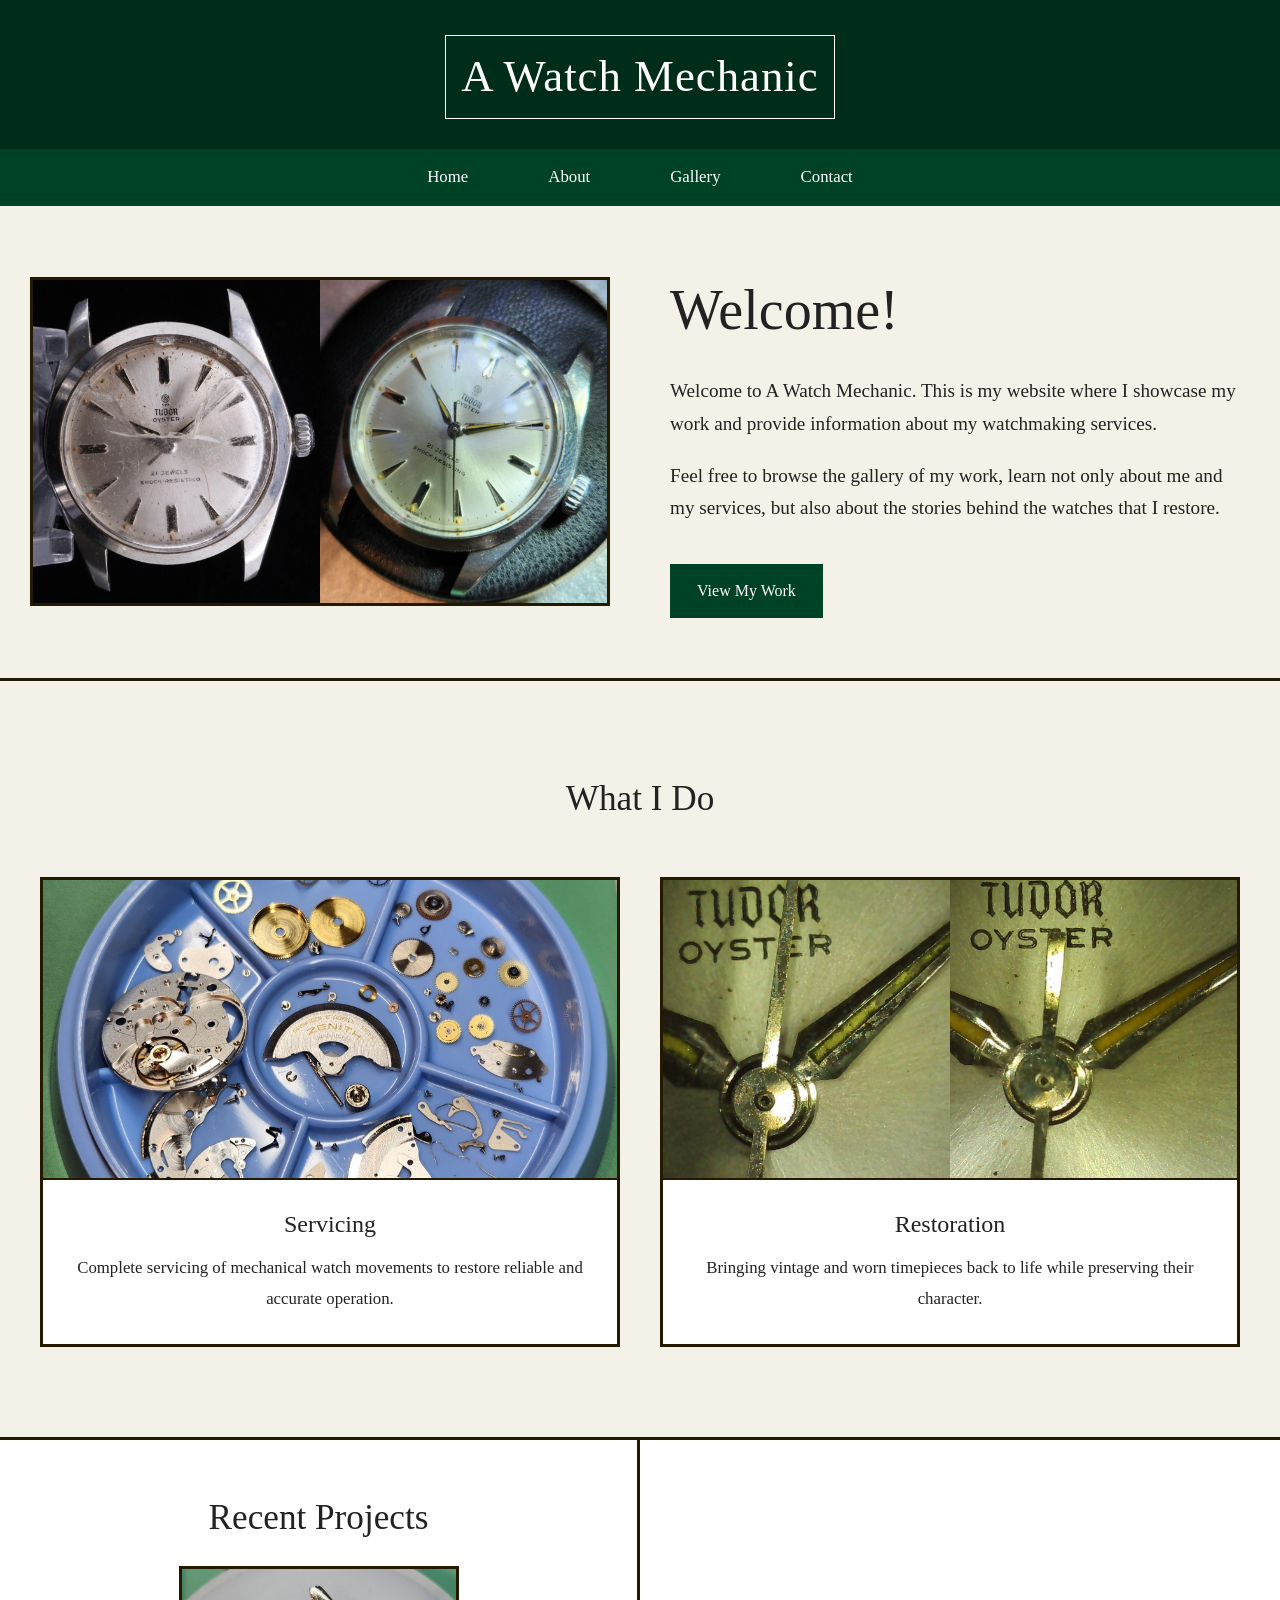
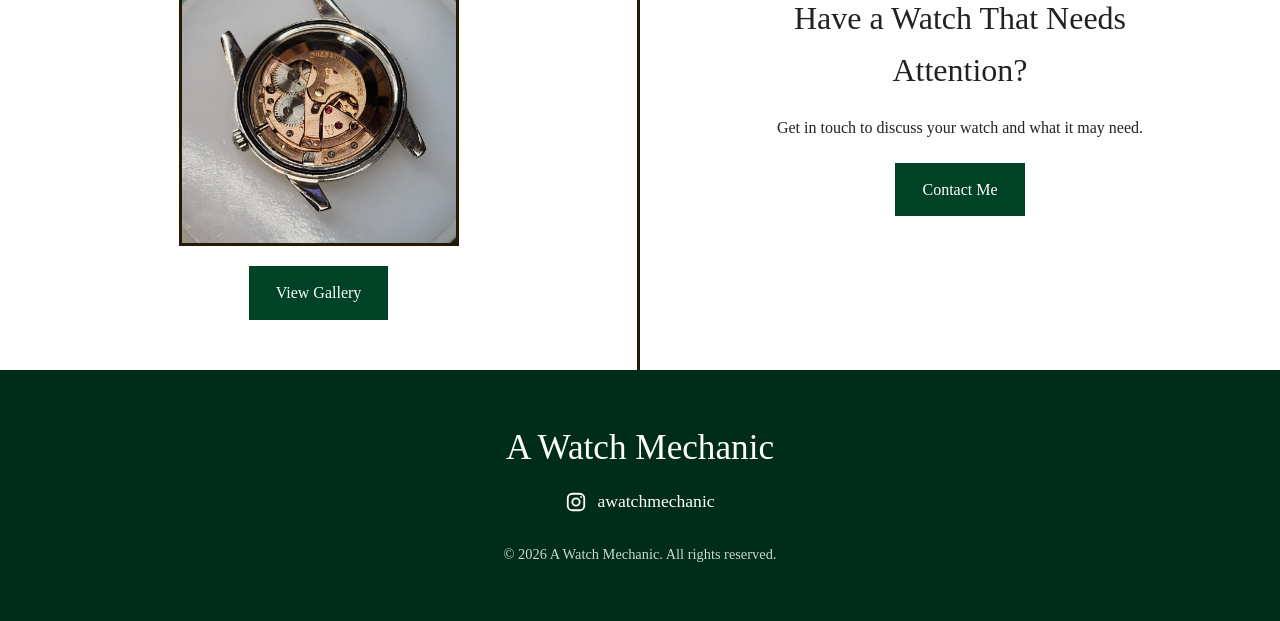
==== commit b70d5c84: "updates to title and css" ====
--- a/index.html
+++ b/index.html
@@ -5,7 +5,7 @@
     <meta charset="UTF-8">
     <meta name="viewport" content="width=device-width, initial-scale=1.0">
 
-    <title>A Watch Mechanic | Mechanical Watchmaking</title>
+    <title>A Watch Mechanic | Vintage Watch Restoration</title>
 
     <link rel="stylesheet" href="css/style.css">
 </head>
@@ -204,7 +204,7 @@
                         <div class="carousel-slide">
 
                             <img
-                                src="images/tudor.jpg"
+                                src="images/tudor7934/restoration.jpg"
                                 alt="Tudor 7934 restoration"
                             >
 
--- a/css/style.css
+++ b/css/style.css
@@ -1,4 +1,4 @@
- /* =========================================================
+/* =========================================================
    A WATCH MECHANIC
    Main Website Stylesheet
    ========================================================= */
@@ -126,43 +126,48 @@
    HEADER
    ========================================================= */
 
-header {
+header { 
+ 
+    background-color: var(--dark-green); 
+ 
+    color: rgb(255, 255, 255); 
+ 
+    text-align: center; 
+ 
+    padding: 35px 20px 30px; 
+ 
+} 
+ 
+header h1 { 
+ 
+    margin: 0;
+
+    display: inline-block;
+
+    padding: 5px 15px;
+
+    border: 1px solid #ffffff;
+
+    font-size: 2.8rem;
+ 
+}
+
+
+/* =========================================================
+   NAVIGATION
+   ========================================================= */
+
+.navbar {
+
+    display: flex;
+
+    justify-content: center;
+
+    align-items: center;
+
+    gap: 80px;
 
     background-color: var(--green);
-
-    color: white;
-
-    text-align: center;
-
-    padding:
-        35px 20px 30px;
-
-}
-
-header h1 {
-
-    margin: 0;
-
-    font-size: 2.8rem;
-
-}
-
-
-/* =========================================================
-   NAVIGATION
-   ========================================================= */
-
-.navbar {
-
-    display: flex;
-
-    justify-content: center;
-
-    align-items: center;
-
-    gap: 45px;
-
-    background-color: var(--dark-green);
 
     padding:
         15px 20px;
@@ -1949,24 +1954,6 @@
     }
 
 
-    /* Navigation */
-
-    .navbar {
-
-        gap: 20px;
-
-        padding:
-            12px 10px;
-
-    }
-
-    .navbar a {
-
-        font-size: 0.95rem;
-
-    }
-
-
     /* Hero */
 
     .hero {
@@ -2364,13 +2351,13 @@
 
     .navbar {
 
-        gap: 12px;
+        gap: 45px;
 
     }
 
     .navbar a {
 
-        font-size: 0.85rem;
+        font-size: 1.0rem;
 
     }
 
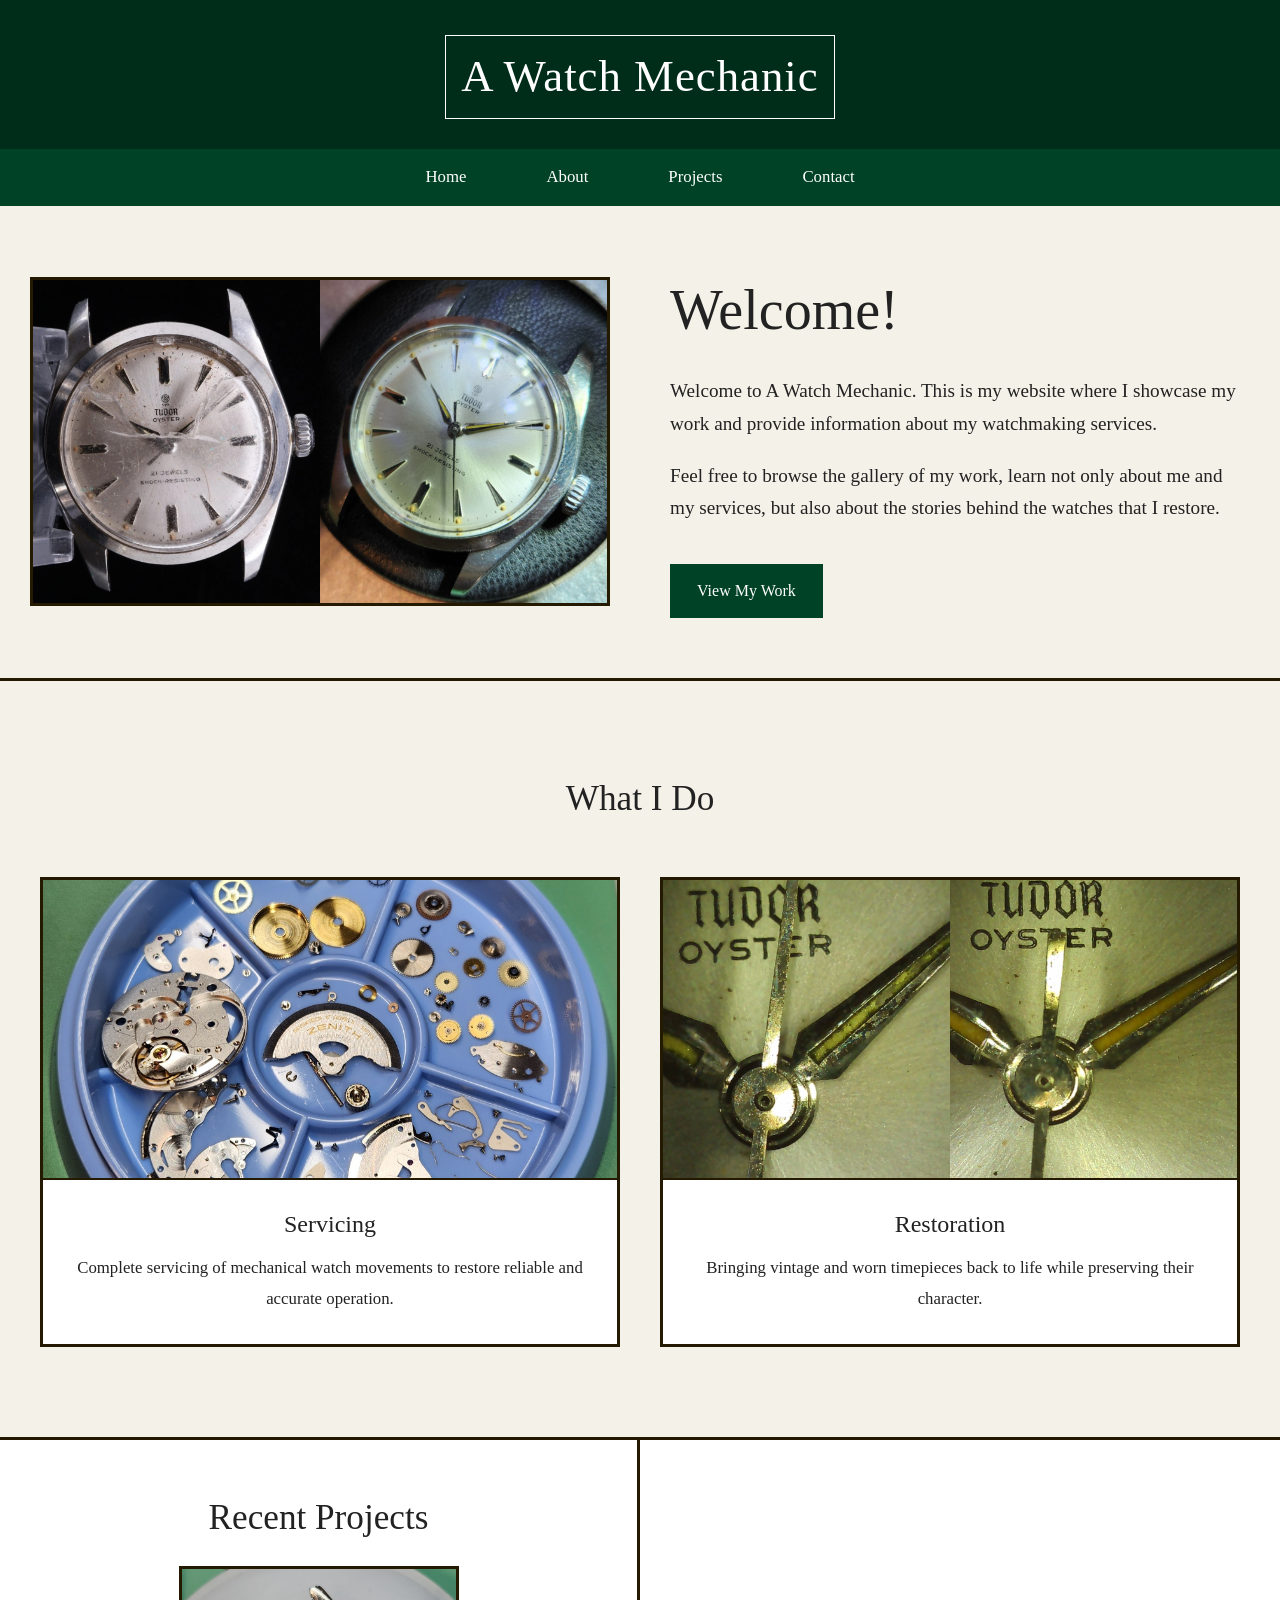
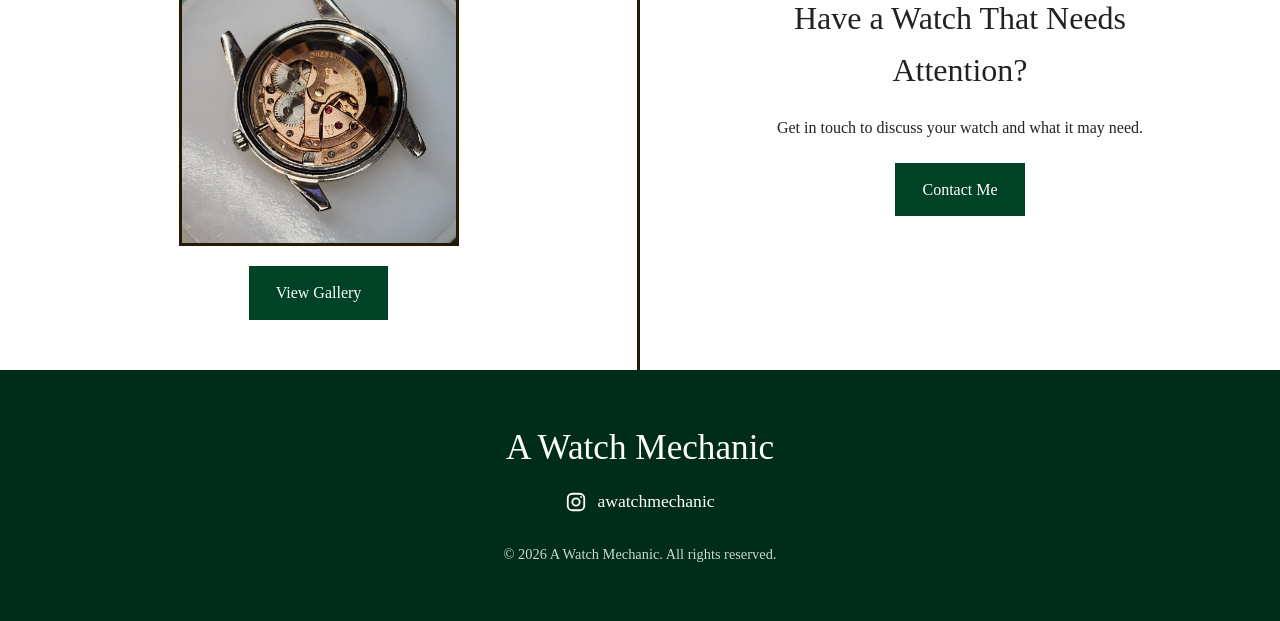
==== commit 518c1a36: "updated navbar, carousel, and renamed gallery to projects" ====
--- a/index.html
+++ b/index.html
@@ -17,28 +17,16 @@
          HEADER
          ===================================================== -->
 
-    <header>
-
-        <h1>A Watch Mechanic</h1>
-
-    </header>
+    <div id="header"></div>
+    <script src="js/header.js"></script>
 
 
     <!-- =====================================================
          NAVIGATION
          ===================================================== -->
 
-    <nav class="navbar">
-
-        <a href="index.html">Home</a>
-
-        <a href="about.html">About</a>
-
-        <a href="gallery.html">Gallery</a>
-
-        <a href="contact.html">Contact</a>
-
-    </nav>
+    <div id="navbar"></div>
+    <script src="js/navbar.js"></script>
 
 
     <!-- =====================================================
@@ -153,7 +141,7 @@
              RECENT PROJECTS + CONTACT
              ================================================= -->
 
-        <section class="projects-contact">
+        <section class="gallery-contact">
 
 
             <!-- =================================================
@@ -186,6 +174,17 @@
 
                         </div>
 
+                        <!-- Omega Ladies-->
+
+                        <div class="carousel-slide">
+
+                            <img
+                                src="images/omega-ladies/omega_ladies_magazine.jpg"
+                                alt="Omega Ladies restoration"
+                            >
+
+                        </div>
+
 
                         <!-- Zenith 2572 -->
 
@@ -204,7 +203,7 @@
                         <div class="carousel-slide">
 
                             <img
-                                src="images/tudor7934/restoration.jpg"
+                                src="images/tudor7934/tudor_final.jpg"
                                 alt="Tudor 7934 restoration"
                             >
 
@@ -267,7 +266,7 @@
          ===================================================== -->
 
     <script src="js/footer.js"></script>
-
+    <script src="js/carousel.js"></script>
 
 </body>
 
--- a/css/style.css
+++ b/css/style.css
@@ -130,7 +130,7 @@
  
     background-color: var(--dark-green); 
  
-    color: rgb(255, 255, 255); 
+    color: white; 
  
     text-align: center; 
  
@@ -152,6 +152,20 @@
  
 }
 
+header h1 a {
+
+    color: white;
+
+    text-decoration: none;
+
+}
+
+header h1 a:hover {
+
+    color: var(--gold);
+
+}
+
 
 /* =========================================================
    NAVIGATION
@@ -403,11 +417,11 @@
 
 
 /* =========================================================
-   RECENT PROJECTS + CONTACT
+   RECENT gallery + CONTACT
    FULL WIDTH
    ========================================================= */
 
-.projects-contact {
+.gallery-contact {
 
     width: 100%;
 
@@ -432,7 +446,7 @@
    RECENT WORK
    ========================================================= */
 
-.projects-contact .recent-work {
+.gallery-contact .recent-work {
 
     width: 100%;
 
@@ -456,7 +470,7 @@
 
 }
 
-.projects-contact .recent-work h2 {
+.gallery-contact .recent-work h2 {
 
     margin-bottom: 20px;
 
@@ -467,7 +481,7 @@
    PROJECT CAROUSEL
    ========================================================= */
 
-.projects-contact .project-carousel {
+.gallery-contact .project-carousel {
 
     position: relative;
 
@@ -560,7 +574,7 @@
    CONTACT PREVIEW
    ========================================================= */
 
-.projects-contact .contact-preview {
+.gallery-contact .contact-preview {
 
     width: 100%;
 
@@ -581,7 +595,7 @@
 
 }
 
-.projects-contact .contact-preview h2 {
+.gallery-contact .contact-preview h2 {
 
     max-width: 450px;
 
@@ -591,7 +605,7 @@
 
 }
 
-.projects-contact .contact-preview p {
+.gallery-contact .contact-preview p {
 
     max-width: 400px;
 
@@ -604,7 +618,7 @@
 
 
 /* =========================================================
-   GALLERY
+   gallery
    ========================================================= */
 
 .watch-gallery {
@@ -1161,11 +1175,6 @@
 }
 
 
-/* =========================================================
-   PROJECT PAGES
-   ========================================================= */
-
-
 /* ---------------------------------------------------------
    BACK TO GALLERY - TOP
    --------------------------------------------------------- */
@@ -1389,7 +1398,14 @@
     padding:
         90px 30px;
 
-    text-align: center;
+    display: grid;
+
+    grid-template-columns:
+        1fr 1fr;
+
+    gap: 70px;
+
+    align-items: center;
 
     background-color: white;
 
@@ -1398,9 +1414,19 @@
 
 }
 
+
+/* ---------------------------------------------------------
+   FINISHED WATCH HEADING
+   --------------------------------------------------------- */
+
 .project-final h2 {
 
-    margin-bottom: 40px;
+    grid-column:
+        1 / -1;
+
+    margin: 0 0 10px;
+
+    text-align: center;
 
 }
 
@@ -1413,26 +1439,31 @@
 
     display: block;
 
-    width: 50%;
-
-    max-width: 600px;
+    width: 80%;
+
+    max-width: 500px;
 
     height: auto;
 
-    margin:
-        0 auto 40px;
+    margin: 0 auto;
 
     border:
         3px solid var(--border);
 
 }
 
+
+/* ---------------------------------------------------------
+   FINISHED WATCH TEXT
+   --------------------------------------------------------- */
+
 .project-final p {
 
-    max-width: 800px;
-
-    margin:
-        0 auto;
+    max-width: 600px;
+
+    margin: 0 auto;
+
+    text-align: left;
 
 }
 
@@ -1905,27 +1936,27 @@
 
     }
 
-    .projects-contact .recent-work {
+    .gallery-contact .recent-work {
 
         padding:
             45px 30px;
 
     }
 
-    .projects-contact .contact-preview {
+    .gallery-contact .contact-preview {
 
         padding:
             45px 30px;
 
     }
 
-    .projects-contact .project-carousel {
+    .gallery-contact .project-carousel {
 
         max-width: 250px;
 
     }
 
-    .projects-contact .contact-preview h2 {
+    .gallery-contact .contact-preview h2 {
 
         font-size: 1.8rem;
 
@@ -2026,15 +2057,15 @@
     }
 
 
-    /* Recent projects */
-
-    .projects-contact {
+    /* Recent gallery */
+
+    .gallery-contact {
 
         grid-template-columns: 1fr;
 
     }
 
-    .projects-contact .recent-work {
+    .gallery-contact .recent-work {
 
         padding:
             45px 20px;
@@ -2043,7 +2074,7 @@
 
     }
 
-    .projects-contact .contact-preview {
+    .gallery-contact .contact-preview {
 
         padding:
             45px 25px;
@@ -2053,13 +2084,13 @@
 
     }
 
-    .projects-contact .recent-work h2 {
+    .gallery-contact .recent-work h2 {
 
         margin-bottom: 25px;
 
     }
 
-    .projects-contact .project-carousel {
+    .gallery-contact .project-carousel {
 
         width: 100%;
 
@@ -2257,19 +2288,41 @@
 
     .project-final {
 
+        grid-template-columns: 1fr;
+
+        gap: 35px;
+
         padding:
             60px 20px;
 
     }
 
+    .project-final h2 {
+
+        grid-column:
+            1;
+
+        margin-bottom: 0;
+
+    }
+
     .project-final img {
 
         width: 100%;
 
         max-width: 550px;
 
-        margin:
-            0 auto 30px;
+        margin: 0 auto;
+
+    }
+
+    .project-final p {
+
+        max-width: none;
+
+        margin: 0;
+
+        text-align: center;
 
     }
 
@@ -2387,22 +2440,22 @@
     }
 
 
-    /* Recent projects */
-
-    .projects-contact .recent-work {
+    /* Recent gallery */
+
+    .gallery-contact .recent-work {
 
         padding:
             40px 15px;
 
     }
 
-    .projects-contact .project-carousel {
+    .gallery-contact .project-carousel {
 
         max-width: 240px;
 
     }
 
-    .projects-contact .contact-preview {
+    .gallery-contact .contact-preview {
 
         padding:
             40px 20px;
